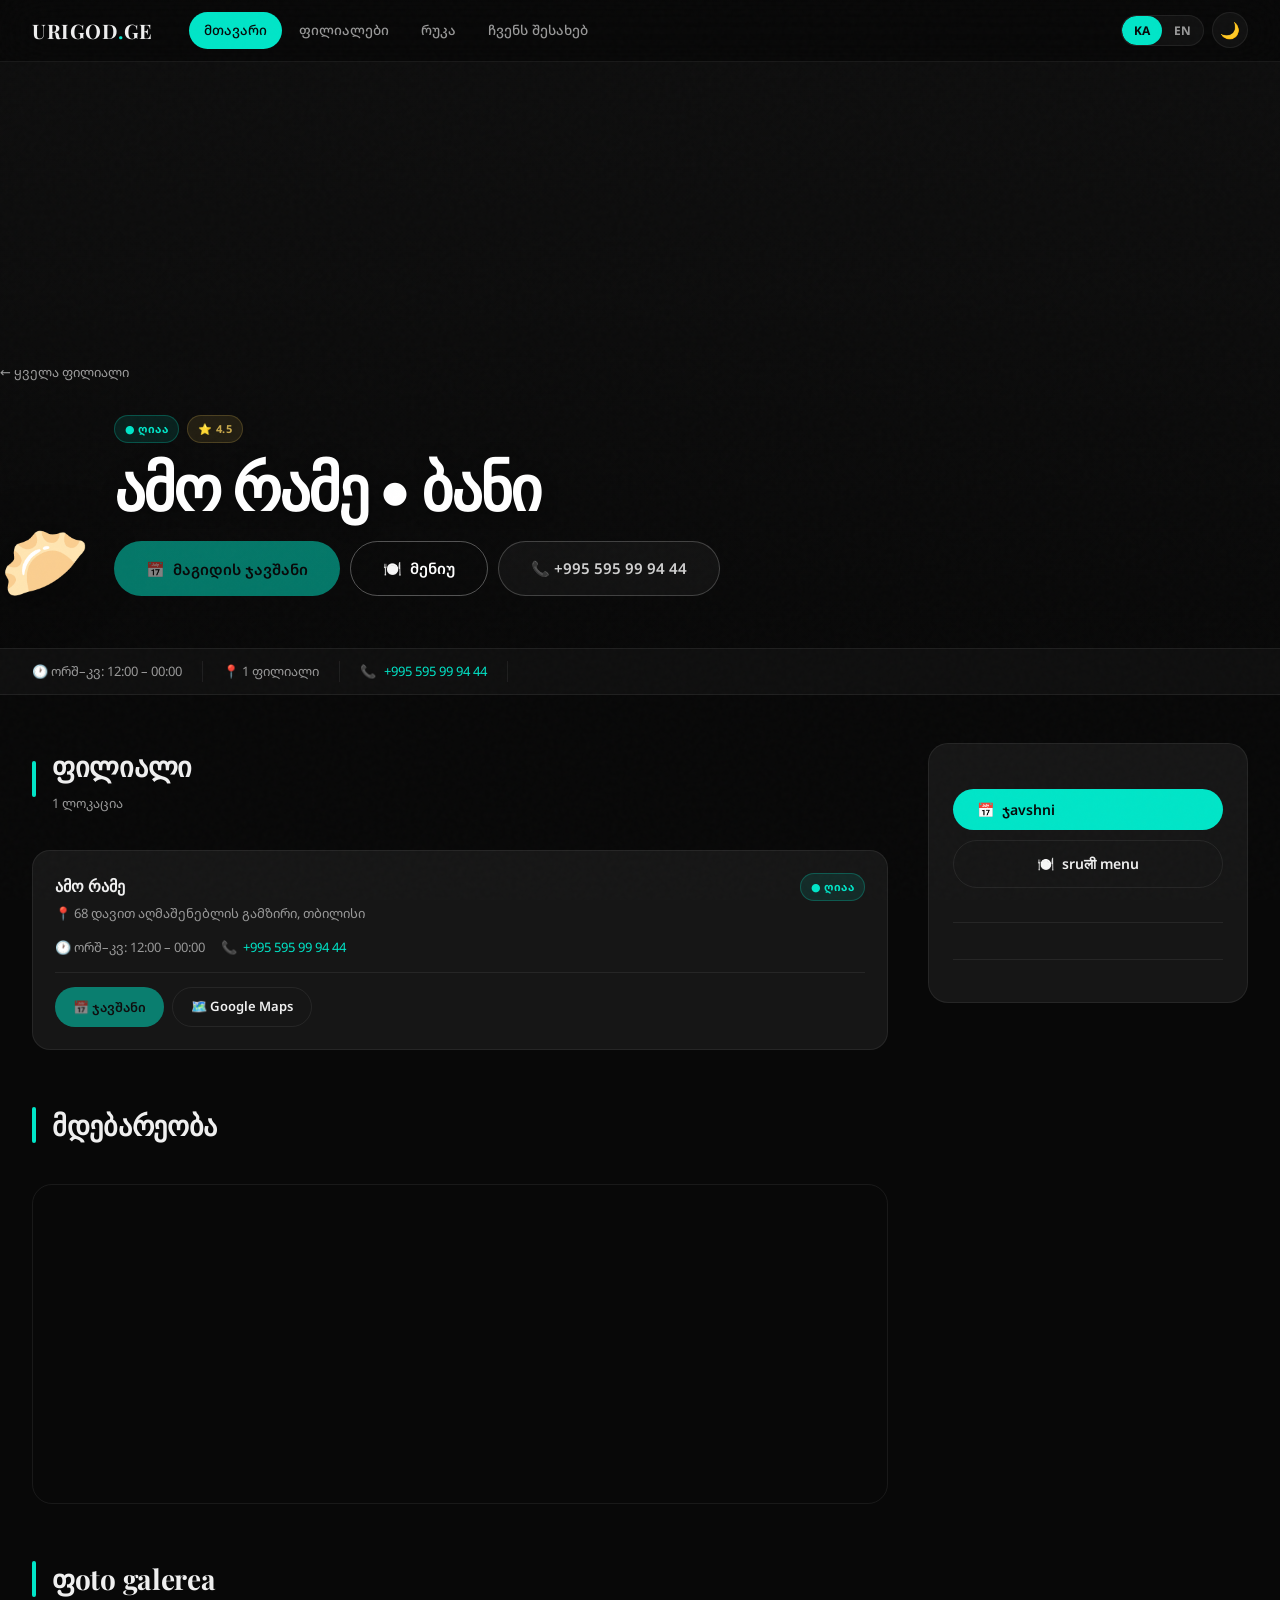
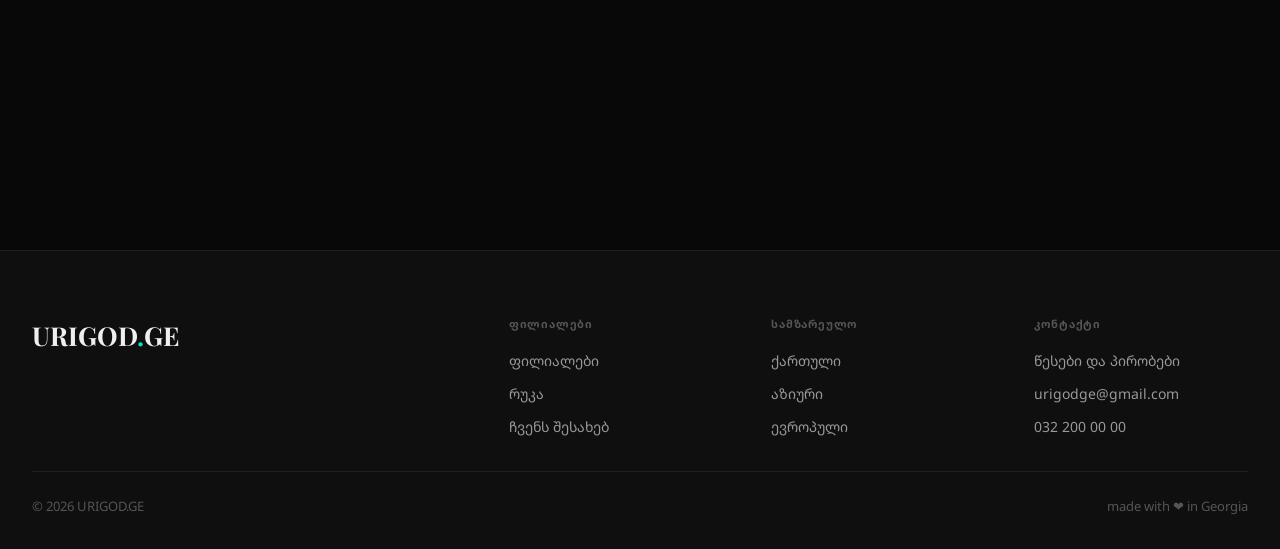
==== restaurants/amo_rame/index.html @ 66ab450c "Add files via upload" ====
<!DOCTYPE html>
<html lang="ka">
<head>
<meta charset="UTF-8">
<meta name="viewport" content="width=device-width,initial-scale=1">
<title>URIGOD.GE</title>
<link rel="stylesheet" href="../../css/style.css">
<link rel="stylesheet" href="../../css/restaurant.css">
<link rel="stylesheet" href="https://unpkg.com/leaflet@1.9.4/dist/leaflet.css">
</head>
<body>

<nav class="nav">
  <div class="nav-inner">
    <a href="../../index.html" class="nav-logo">URIGOD<em>.</em>GE</a>
    <div class="nav-links">
      <a href="../../index.html"    class="nav-link" data-i18n="nav_home">მთავარი</a>
      <a href="../../branches.html" class="nav-link" data-i18n="nav_branches">ფილიალები</a>
      <a href="../../map.html"      class="nav-link" data-i18n="nav_map">რუქა</a>
      <a href="/about.html"   class="nav-link" data-i18n="nav_about">ჩვენს შესახებ</a>
    </div>
    <div class="nav-actions">
      <div class="lang-toggle">
        <button class="lang-btn lang-ka" onclick="setLang('ka')">KA</button>
        <button class="lang-btn lang-en" onclick="setLang('en')">EN</button>
      </div>
      <button class="theme-btn" onclick="toggleTheme()"><span class="theme-ico">🌙</span></button>
    </div>
  </div>
</nav>

<!-- HERO -->
<div class="rp-hero">
  <div class="rp-hero-photo" id="heroPhoto">
    <!-- JS injects <img> or leaves deco -->
  </div>
  <div class="rp-hero-deco" id="heroDeco"></div>
  <div class="rp-hero-grad"></div>
  <div class="rp-hero-content wrap">
    <a href="../../branches.html" class="rp-back" id="backLnk">← ყველა ფილიალი</a>
    <div class="rp-hero-main">
      <div class="rp-emoji" id="heroEmoji"></div>
      <div>
        <div class="rp-badges" id="heroBadges"></div>
        <h1 class="rp-name" id="heroName"></h1>
        <div class="rp-sub" id="heroSub"></div>
        <div class="rp-actions">
          <button class="btn btn-primary btn-lg" id="heroBookBtn">
            📅 <span id="hero-book-txt">მაგიდის ჯავshni</span>
          </button>
          <a href="menu.html" class="btn btn-outline btn-lg"
            style="border-color:rgba(255,255,255,.3);color:#fff">
            🍽️ <span id="hero-menu-txt">მენიუ</span>
          </a>
          <a href="#" class="btn btn-ghost btn-lg"
            style="border-color:rgba(255,255,255,.2);color:rgba(255,255,255,.8)"
            id="heroPhone"></a>
        </div>
      </div>
    </div>
  </div>
</div>

<!-- INFO BAR -->
<div class="rp-infobar">
  <div class="rp-infobar-inner" id="infoBar"></div>
</div>

<!-- CONTENT -->
<div class="wrap">
  <div class="rp-layout">
    <div>

      <!-- About
      <div class="rp-section">
        <div class="sec-head">
          <div class="sec-line"></div>
          <div class="sec-title" id="about-ttl">ჩვენს შesaxeb</div>
        </div>
        <p id="aboutText" style="font-size:15px;color:var(--t2);line-height:1.8"></p>
        <div class="feat-chips" id="featChips"></div>
      </div> -->

      <!-- Branches -->
      <div class="rp-section">
        <div class="sec-head">
          <div class="sec-line"></div>
          <div>
            <div class="sec-title" id="branches-ttl">ფiliali</div>
            <div class="sec-sub" id="branchSub"></div>
          </div>
        </div>
        <div class="branch-list" id="branchList"></div>
      </div>

      <!-- Map -->
      <div class="rp-section">
        <div class="sec-head">
          <div class="sec-line"></div>
          <div class="sec-title" id="map-ttl">მdebareoba</div>
        </div>
        <div class="rp-map" id="resMap"></div>
      </div>

      <!-- Gallery -->
      <div class="rp-section">
        <div class="sec-head">
          <div class="sec-line"></div>
          <div class="sec-title" id="gall-ttl">ფoto galerea</div>
        </div>
        <div class="gall-grid" id="gallery"></div>
      </div>

    </div>

    <!-- SIDEBAR -->
    <aside class="rp-sidebar">
      <div class="sb-card">
        <div class="sb-rating">
          <div class="sb-num" id="sbNum"></div>
          <div>
            <div class="sb-stars" id="sbStars"></div>
            <div class="sb-revs" id="sbRevs"></div>
          </div>
        </div>
        <button class="btn btn-primary" style="width:100%;margin-bottom:10px" id="sbBookBtn">
          📅 <span id="sb-book-txt">ჯavshni</span>
        </button>
        <a href="menu.html" class="btn btn-outline" style="width:100%;margin-bottom:16px;justify-content:center">
          🍽️ <span id="sb-menu-txt">sruली menu</span>
        </a>
        <div class="sb-info" id="sbInfo"></div>
        <div class="sb-socials" id="sbSocials"></div>
      </div>
    </aside>
  </div>
</div>

  <footer class="footer">
  <div class="footer-grid">
    <div>
      <div class="footer-logo">URIGOD<em>.</em>GE</div>
       </div>
    <div>
      <div class="footer-col-ttl" data-i18n="nav_branches">ფილიალები</div>
      <div class="footer-links">
        <a href="branches.html" class="footer-lnk" data-i18n="nav_branches">ფილიალები</a>
        <a href="map.html"      class="footer-lnk" data-i18n="nav_map">რუკა</a>
        <a href="about.html"    class="footer-lnk" data-i18n="nav_about">ჩვენს შესახებ</a>
      </div>
    </div>
    <div>
      <div class="footer-col-ttl" id="f-cuisine">სამზარეულო</div>
      <div class="footer-links">
        <a href="branches.html?cuisine=georgian" class="footer-lnk" id="fl1">ქართული</a>
        <a href="branches.html?cuisine=asian"    class="footer-lnk" id="fl2">აზიური</a>
        <a href="branches.html?cuisine=european" class="footer-lnk" id="fl3">ევროპული</a>
      </div>
    </div>
    <div>
      <div class="footer-col-ttl" id="f-contact">კონტაქტი</div>
      <div class="footer-links">
        <a href="branches.html?cuisine=georgian" class="footer-lnk" id="fl1">წესები და პირობები</a>
        <a href="mailto:urigodge@gmail.com" class="footer-lnk">urigodge@gmail.com</a>
        <a href="tel:0322000000"        class="footer-lnk">032 200 00 00</a>
      </div>
    </div>
  </div>




  <div class="footer-bottom">
    <span>© 2026 URIGOD.GE</span>
    <span>made with ❤️ in Georgia</span>
  </div>
</footer>

<script src="https://unpkg.com/leaflet@1.9.4/dist/leaflet.js"></script>
<script src="data.js"></script>
<script src="../../js/map.js"></script>
<script src="../../js/main.js"></script>
<script>
function tl(o){ return !o||typeof o==='string'?o||'':(LANG_GET()==='en'?o.en||o.ka:o.ka||o.en||''); }

function renderPage(){
  const R=RESTAURANT, L=LANG_GET(), ka=L==='ka', b0=R.branches[0];
  document.title=`${tl(R.name)} — URIGOD.GE`;

  // Hero photo or deco
  const heroPhoto=document.getElementById('heroPhoto');
  const heroDeco=document.getElementById('heroDeco');
  if(R.heroImg){
    heroPhoto.innerHTML=`<img src="${R.heroImg}" alt="${tl(R.name)}" style="width:100%;height:100%;object-fit:cover"
      onerror="this.parentNode.style.display='none';document.getElementById('heroDeco').style.opacity='.06'">`;
    heroDeco.style.opacity='0';
  } else {
    heroPhoto.style.display='none';
    heroDeco.textContent=R.emoji;
    heroDeco.style.opacity='';
  }

  document.getElementById('heroEmoji').textContent=R.emoji;
  document.getElementById('heroName').textContent=tl(R.name);
  // document.getElementById('heroSub').textContent=`${tl(R.cuisine)} · ★ ${R.rating} (${R.reviewCount} ${ka?'შეფასება':'reviews'})`;
  document.getElementById('heroBadges').innerHTML=
    (R.badge?`<span class="badge badge-red">${tl(R.badge)}</span>`:'')+
    `<span class="badge badge-open" style="position:static">${ka?'● ღიაა':'● Open'}</span>`+
    `<span class="badge badge-gold" style="position:static">⭐ ${R.rating}</span>`;
  // document.getElementById('heroBookBtn').onclick=()=>openBooking(R.name,R.email,R.branches);
  // ნაცვლად: document.getElementById('heroBookBtn').onclick=()=>openBooking(...);
document.getElementById('heroBookBtn').onclick = () => alert(ka ? 'ჯავშნის სისტემა დროებით მიუწვდომელია' : 'Booking system is temporarily unavailable');
document.getElementById('heroBookBtn').style.opacity = '0.5';
document.getElementById('heroBookBtn').style.cursor = 'not-allowed';
  document.getElementById('hero-book-txt').textContent=ka?'მაგიდის ჯავშანი':'Table Reservation';
  document.getElementById('hero-menu-txt').textContent=ka?'მენიუ':'Menu';
  document.getElementById('heroPhone').href=`tel:${b0.phone}`;
  document.getElementById('heroPhone').textContent=`📞 ${b0.phone}`;
  document.getElementById('backLnk').textContent=ka?'← ყველა ფილიალი':'← All Branches';

  // Info bar
  document.getElementById('infoBar').innerHTML=`
    <div class="rp-info-i">🕐 ${b0.hours&&typeof b0.hours==='object'?(ka?b0.hours.ka:b0.hours.en):b0.hours}</div>
    <div class="rp-info-i">📍 ${R.branches.length} ${ka?'ფილიალი':'branches'}</div>
    <div class="rp-info-i">📞 <a href="tel:${b0.phone}" style="color:var(--cyan)">${b0.phone}</a></div>
    <div class="rp-info-i" style="border-right:none">
      <button class="btn btn-primary btn-sm"
        onclick="openBooking(${JSON.stringify(R.name).replace(/"/g,"'")},
      </button>
    </div>`;

  // // About
  // document.getElementById('about-ttl').textContent=ka?'ჩვენს შესახებ':'About Us';
  // document.getElementById('aboutText').textContent=tl(R.description);
  // document.getElementById('featChips').innerHTML=R.features.map(f=>
  //   `<div class="feat-chip"><span>${f.icon}</span>${ka?f.ka:f.en}</div>`).join('');

  // Branches
  document.getElementById('branches-ttl').textContent=ka?'ფილიალი':'Branches';
  document.getElementById('branchSub').textContent=`${R.branches.length} ${ka?'ლოკაცია':'locations'}`;
  document.getElementById('branchList').innerHTML=R.branches.map(b=>{
    const bn=tl(b.name), ba=tl(b.address);
    const hrs=typeof b.hours==='object'?(ka?b.hours.ka:b.hours.en):b.hours;
    const open=b.status==='open';
    const brJSON=JSON.stringify(R.branches).replace(/'/g,"\\'").replace(/"/g,"'");
    return `<div class="branch-card">
      <div class="branch-top">
        <div><div class="branch-name">${bn}</div><div class="branch-addr">📍 ${ba}</div></div>
        <span class="badge ${open?'badge-open':'badge-closed'}" style="position:static">
          ${open?(ka?'● ღიაა':'● Open'):(ka?'● დახურულია':'● Closed')}
        </span>
      </div>
      <div class="branch-meta">
        <div class="branch-meta-i">🕐 ${hrs}</div>
        <div class="branch-meta-i">📞 <a href="tel:${b.phone}" style="color:var(--cyan)">${b.phone}</a></div>
      </div>
      <div class="branch-actions">
        <button class="btn btn-primary btn-sm" disabled style="opacity:0.5; cursor:not-allowed"
          onclick="openBooking(${JSON.stringify(R.name).replace(/"/g,"'")},
            '${R.email}',JSON.parse('${brJSON}'),'${b.id}')">
          📅 ${ka?'ჯავშანი':'დაჯავშნე აქ'}
        </button>
        <a href="https://maps.google.com/?q=${b.lat},${b.lng}" target="_blank" class="btn btn-outline btn-sm">
          🗺️ Google Maps
        </a>
      </div>
    </div>`;
  }).join('');

  // Map
  document.getElementById('map-ttl').textContent=ka?'მდებარეობა':'Location';
  UrigodMap.init('resMap',{center:[b0.lat,b0.lng],zoom:14,restaurants:[R]});

  // Gallery
  document.getElementById('gall-ttl').textContent=ka?'ფოტო გალერეა':'Photo Gallery';
  document.getElementById('gallery').innerHTML=R.gallery.map(g=>`
    <div class="gall-item">
      <div class="photo-wrap">
        ${g.img
          ? `<img src="${g.img}" alt="${tl(g.label)}" loading="lazy"
               onerror="this.style.display='none';this.nextElementSibling.style.display='flex'">
             <span class="emoji-fallback" style="display:none">${g.emoji}</span>`
          : `<span class="emoji-fallback">${g.emoji}</span>`
        }
      </div>
      <div class="gall-lbl">${tl(g.label)}</div>
    </div>`).join('');

 // Sidebar
  document.getElementById('sbNum').textContent=R.rating;
  document.getElementById('sbStars').textContent='★'.repeat(Math.round(R.rating))+'☆'.repeat(5-Math.round(R.rating));
  // document.getElementById('sbRevs').textContent=`${R.reviewCount} ${ka?'შეფასება':'reviews'}`;
  // document.getElementById('sbBookBtn').onclick=()=>openBooking(R.name,R.email,R.branches);
  // ნაცვლად: document.getElementById('sbBookBtn').onclick=()=>openBooking(...);
document.getElementById('sbBookBtn').onclick = () => alert(ka ? 'ჯავშნის სისტემა დროებით მიუწვდომელია' : 'Booking system is temporarily unavailable');
document.getElementById('sbBookBtn').style.opacity = '0.5';
document.getElementById('sbBookBtn').style.cursor = 'not-allowed';
  document.getElementById('sb-book-txt').textContent=ka?'მაგიდის ჯავშანი':'Table Reservation';
  document.getElementById('sb-menu-txt').textContent=ka?'მენიუ':'Full Menu';
  
  // აქედან ამოვიღე "დაარსდა" ხაზი
  document.getElementById('sbInfo').innerHTML=`
    <div class="sb-info-i"><span>📍</span>${tl(b0.address)}</div>`;


  // <div class="sb-info-i"><span>📧</span><a href="mailto:${R.email}" style="color:var(--cyan)">${R.email}</a></div>
    
  const soc=[];
  if(R.socials.facebook) soc.push(`<a href="${R.socials.facebook}" target="_blank" class="social-btn">📘 Facebook</a>`);
  if(R.socials.instagram) soc.push(`<a href="${R.socials.instagram}" target="_blank" class="social-btn">📸 Instagram</a>`);
  if(R.socials.tiktok) soc.push(`<a href="${R.socials.tiktok}" target="_blank" class="social-btn">🎵 TikTok</a>`);
  document.getElementById('sbSocials').innerHTML=soc.join('');

  document.getElementById('f-desc').textContent=
    ka?'საuketeso garemosa povnashi.':'Find the best atmosphere in Georgia.';
}



window.rerender=renderPage;
document.addEventListener('DOMContentLoaded', renderPage);
</script>
</body>
</html>
---- css/style.css ----
@import url('https://fonts.googleapis.com/css2?family=Playfair+Display:ital,wght@0,400;0,700;0,900;1,400;1,700&family=Noto+Sans+Georgian:wght@300;400;500;600;700&display=swap');

/* ── DARK (default) ─────────────────────────────── */
:root {
  --bg:    #080808; --bg2:#0f0f0f; --bg3:#161616; --bg4:#1e1e1e;
  --glass: rgba(255,255,255,.04); --glass2:rgba(255,255,255,.07);

  --cyan:      #00e5c8; --cyan-dim:rgba(0,229,200,.10); --cyan-glow:rgba(0,229,200,.22);
  --red:       #ff3d6b; --red-dim: rgba(255,61,107,.10);
  --gold:      #c8a84b; --gold-dim:rgba(200,168,75,.12);

  --t1:#efefef; --t2:#999; --t3:#555;
  --bdr:rgba(255,255,255,.07); --bdr2:rgba(255,255,255,.12); --bdr-cyan:rgba(0,229,200,.25);

  --shadow:0 20px 60px rgba(0,0,0,.55);
  --hover-bdr:rgba(255,255,255,.14);

  --nav-h:62px;
  --font-serif:'Playfair Display',Georgia,serif;
  --font-sans:'Noto Sans Georgian',system-ui,sans-serif;
}

/* ── LIGHT ───────────────────────────────────────── */
body.light {
  --bg:#f5f4f0; --bg2:#edecea; --bg3:#ffffff; --bg4:#e5e4e0;
  --glass:rgba(0,0,0,.03); --glass2:rgba(0,0,0,.06);
  --cyan:#009e8c; --cyan-dim:rgba(0,158,140,.10); --cyan-glow:rgba(0,158,140,.20);
  --red:#d4294f;  --red-dim:rgba(212,41,79,.10);
  --gold:#9a7530; --gold-dim:rgba(154,117,48,.12);
  --t1:#111; --t2:#555; --t3:#aaa;
  --bdr:rgba(0,0,0,.08); --bdr2:rgba(0,0,0,.14); --bdr-cyan:rgba(0,158,140,.25);
  --shadow:0 12px 40px rgba(0,0,0,.12);
  --hover-bdr:rgba(0,0,0,.18);
}

/* ── RESET ───────────────────────────────────────── */
*,*::before,*::after{box-sizing:border-box;margin:0;padding:0}
html{scroll-behavior:smooth}
body{background:var(--bg);color:var(--t1);font-family:var(--font-sans);font-size:15px;line-height:1.65;min-height:100vh;overflow-x:hidden;transition:background .35s,color .35s}
a{color:inherit;text-decoration:none}
img{max-width:100%;display:block}
button{cursor:pointer;border:none;background:none;font-family:inherit;color:inherit}
input,select,textarea{font-family:inherit;color:inherit}
::-webkit-scrollbar{width:5px}
::-webkit-scrollbar-track{background:var(--bg2)}
::-webkit-scrollbar-thumb{background:var(--cyan);border-radius:3px}

/* Grain overlay */
body::after{content:'';position:fixed;inset:0;background-image:url("data:image/svg+xml,%3Csvg viewBox='0 0 200 200' xmlns='http://www.w3.org/2000/svg'%3E%3Cfilter id='n'%3E%3CfeTurbulence type='fractalNoise' baseFrequency='.85' numOctaves='4' stitchTiles='stitch'/%3E%3C/filter%3E%3Crect width='100%25' height='100%25' filter='url(%23n)' opacity='.04'/%3E%3C/svg%3E");pointer-events:none;z-index:9998;opacity:.45}

/* ── NAV ─────────────────────────────────────────── */
.nav{
  position:fixed;top:0;left:0;right:0;height:var(--nav-h);z-index:900;
  background:rgba(8,8,8,.85);backdrop-filter:blur(24px);
  border-bottom:1px solid var(--bdr);
  display:flex;align-items:center;padding:0 32px;
  transition:background .35s,border-color .35s;
}
body.light .nav{background:rgba(245,244,240,.9)}
.nav-inner{display:flex;align-items:center;gap:8px;width:100%;max-width:1440px;margin:0 auto}
.nav-logo{font-family:var(--font-serif);font-size:20px;font-weight:700;letter-spacing:.5px;color:var(--t1);margin-right:28px;flex-shrink:0}
.nav-logo em{color:var(--cyan);font-style:normal}
.nav-links{display:flex;align-items:center;gap:2px;flex:1}
.nav-link{padding:7px 15px;border-radius:100px;font-size:13.5px;font-weight:500;color:var(--t2);transition:.25s}
.nav-link:hover{color:var(--t1);background:var(--glass2)}
.nav-link.active{color:var(--bg);background:var(--cyan)}
.nav-actions{display:flex;align-items:center;gap:8px;margin-left:auto}

.lang-toggle{display:flex;align-items:center;background:var(--glass);border:1px solid var(--bdr);border-radius:100px;overflow:hidden}
.lang-btn{padding:6px 12px;font-size:12px;font-weight:700;color:var(--t2);cursor:pointer;transition:.2s;border-radius:100px}
.lang-btn.active{background:var(--cyan);color:var(--bg)}
.lang-btn:hover:not(.active){color:var(--t1)}

.theme-btn{width:36px;height:36px;border-radius:50%;background:var(--glass);border:1px solid var(--bdr);display:flex;align-items:center;justify-content:center;font-size:16px;transition:.25s;cursor:pointer}
.theme-btn:hover{border-color:var(--bdr-cyan)}

.nav-search{position:relative}
.nav-search-ico{position:absolute;left:13px;top:50%;transform:translateY(-50%);color:var(--t3);font-size:13px;pointer-events:none}
.nav-search input{background:var(--glass);border:1px solid var(--bdr);border-radius:100px;padding:8px 16px 8px 36px;font-size:13px;width:200px;outline:none;transition:.25s}
.nav-search input:focus{border-color:var(--bdr-cyan);width:250px;box-shadow:0 0 0 3px var(--cyan-dim)}
.nav-search input::placeholder{color:var(--t3)}

/* ── BUTTONS ─────────────────────────────────────── */
.btn{display:inline-flex;align-items:center;gap:8px;padding:11px 24px;border-radius:100px;font-size:14px;font-weight:600;transition:.25s;cursor:pointer;border:none;white-space:nowrap}
.btn-primary{background:var(--cyan);color:#080808}
.btn-primary:hover{filter:brightness(1.1);transform:translateY(-1px);box-shadow:0 8px 24px var(--cyan-glow)}
.btn-outline{background:transparent;color:var(--t1);border:1px solid var(--bdr)}
.btn-outline:hover{border-color:var(--bdr-cyan);color:var(--cyan);background:var(--cyan-dim)}
.btn-red{background:var(--red);color:#fff}
.btn-red:hover{filter:brightness(1.1);transform:translateY(-1px);box-shadow:0 8px 20px var(--red-dim)}
.btn-ghost{background:var(--glass);color:var(--t2);border:1px solid var(--bdr)}
.btn-ghost:hover{background:var(--glass2);color:var(--t1)}
.btn-sm{padding:8px 18px;font-size:13px}
.btn-lg{padding:14px 32px;font-size:15px}

/* ── LAYOUT ──────────────────────────────────────── */
.wrap{max-width:1440px;margin:0 auto;padding:0 32px}
.pt-nav{padding-top:calc(var(--nav-h)+48px)}
.section{padding:72px 0}

.sec-head{display:flex;align-items:center;gap:16px;margin-bottom:36px}
.sec-line{width:4px;height:36px;background:var(--cyan);border-radius:2px;flex-shrink:0}
.sec-title{font-family:var(--font-serif);font-size:28px;font-weight:700;letter-spacing:-.3px}
.sec-sub{font-size:13px;color:var(--t2);margin-top:3px}

/* ── PHOTO / EMOJI FALLBACK ──────────────────────── */
.photo-wrap{
  position:relative;overflow:hidden;
  background:var(--bg2);
  display:flex;align-items:center;justify-content:center;
}
.photo-wrap img{width:100%;height:100%;object-fit:cover;display:block;transition:.55s}
.emoji-fallback{
  font-size:64px;line-height:1;
  display:flex;align-items:center;justify-content:center;
  width:100%;height:100%;
  background:linear-gradient(135deg,var(--bg2),var(--bg3));
}

/* ── RESTAURANT CARD ─────────────────────────────── */
.res-card{
  background:var(--bg3);border:1px solid var(--bdr);
  border-radius:20px;overflow:hidden;
  display:block;text-decoration:none;
  transition:.3s;
}
.res-card:hover{border-color:var(--hover-bdr);transform:translateY(-6px);box-shadow:var(--shadow)}
.res-card .photo-wrap{aspect-ratio:16/9}
.res-card:hover .photo-wrap img{transform:scale(1.06)}
.res-card-body{padding:18px 20px}
.res-name{font-family:var(--font-serif);font-size:18px;font-weight:700;margin-bottom:4px}
.res-cuisine{font-size:13px;color:var(--t2);margin-bottom:12px}
.res-row{display:flex;align-items:center;justify-content:space-between;gap:8px}
.res-rating{display:flex;align-items:center;gap:5px;background:var(--bg2);padding:4px 11px;border-radius:100px;font-size:13px;font-weight:700;flex-shrink:0}
.star{color:#ffc107}
.res-meta{display:flex;gap:14px;font-size:12px;color:var(--t3);margin-top:10px;padding-top:10px;border-top:1px solid var(--bdr)}
.res-footer{display:flex;gap:8px;margin-top:12px;padding-top:12px;border-top:1px solid var(--bdr)}

/* Badge */
.badge{position:absolute;top:12px;right:12px;padding:4px 10px;border-radius:100px;font-size:11px;font-weight:700;letter-spacing:.4px;text-transform:uppercase}
.badge-open  {background:var(--cyan-dim);color:var(--cyan); border:1px solid var(--bdr-cyan)}
.badge-closed{background:var(--red-dim); color:var(--red);  border:1px solid rgba(255,61,107,.25)}
.badge-red   {background:var(--red-dim); color:var(--red);  border:1px solid rgba(255,61,107,.25)}
.badge-gold  {background:var(--gold-dim);color:var(--gold); border:1px solid rgba(200,168,75,.25)}

/* ── TAG / FILTER ────────────────────────────────── */
.tag{display:inline-flex;align-items:center;gap:6px;padding:6px 14px;border-radius:100px;font-size:13px;font-weight:500;background:var(--glass);border:1px solid var(--bdr);color:var(--t2);transition:.25s;cursor:pointer}
.tag:hover,.tag.active{background:var(--cyan-dim);border-color:var(--bdr-cyan);color:var(--cyan)}

/* ── STATS ───────────────────────────────────────── */
.stats-row{display:grid;grid-template-columns:repeat(4,1fr);gap:16px}
.stat-card{background:var(--bg3);border:1px solid var(--bdr);border-radius:20px;padding:28px 24px;position:relative;overflow:hidden}
.stat-card::after{content:'';position:absolute;bottom:0;left:0;right:0;height:2px;background:var(--cyan)}
.stat-val{font-family:var(--font-serif);font-size:36px;font-weight:700;letter-spacing:-1px;line-height:1;margin-bottom:6px}
.stat-lbl{font-size:13px;color:var(--t3)}

/* ── MARQUEE ─────────────────────────────────────── */
.marquee-wrap{overflow:hidden;width:100%}
.marquee-track{display:flex;gap:14px;animation:marquee 32s linear infinite;width:max-content}
.marquee-track:hover{animation-play-state:paused}
@keyframes marquee{from{transform:translateX(0)}to{transform:translateX(-50%)}}
.m-pill{
  height:48px;padding:0 18px;
  background:var(--bg3);border:1px solid var(--bdr);
  border-radius:14px;display:flex;align-items:center;gap:10px;
  white-space:nowrap;font-size:13.5px;font-weight:600;flex-shrink:0;
}
.m-pill img{width:28px;height:28px;border-radius:6px;object-fit:cover;flex-shrink:0}
.m-pill .m-pill-emoji{font-size:22px}

/* ── MODAL ───────────────────────────────────────── */
.modal-overlay{position:fixed;inset:0;background:rgba(0,0,0,.78);backdrop-filter:blur(14px);z-index:9000;display:flex;align-items:center;justify-content:center;padding:20px;opacity:0;pointer-events:none;transition:opacity .28s}
.modal-overlay.open{opacity:1;pointer-events:all}
.modal{background:var(--bg3);border:1px solid rgba(255,255,255,.08);border-radius:28px;width:100%;max-width:520px;max-height:92vh;overflow-y:auto;transform:translateY(24px) scale(.97);transition:transform .28s;scrollbar-width:thin}
body.light .modal{border-color:var(--bdr)}
.modal-overlay.open .modal{transform:translateY(0) scale(1)}
.modal-head{padding:26px 28px 20px;border-bottom:1px solid var(--bdr);display:flex;align-items:flex-start;justify-content:space-between;gap:12px}
.modal-title{font-family:var(--font-serif);font-size:22px;font-weight:700}
.modal-sub{font-size:13px;color:var(--t2);margin-top:3px}
.modal-x{width:32px;height:32px;border-radius:50%;display:flex;align-items:center;justify-content:center;background:var(--glass);border:1px solid var(--bdr);color:var(--t2);font-size:16px;cursor:pointer;flex-shrink:0;transition:.2s}
.modal-x:hover{color:var(--t1);border-color:var(--bdr-cyan)}
.modal-body{padding:24px 28px}
.modal-foot{padding:0 28px 26px;display:flex;gap:10px}

/* ── FORMS ───────────────────────────────────────── */
.form-group{margin-bottom:18px}
.form-label{display:block;font-size:11px;font-weight:700;text-transform:uppercase;letter-spacing:.7px;color:var(--t3);margin-bottom:8px}
.form-input,.form-select,.form-textarea{width:100%;background:var(--bg2);border:1px solid var(--bdr);border-radius:14px;padding:12px 16px;font-size:14px;outline:none;transition:.25s}
.form-input:focus,.form-select:focus,.form-textarea:focus{border-color:var(--bdr-cyan);box-shadow:0 0 0 3px var(--cyan-dim)}
.form-input::placeholder,.form-textarea::placeholder{color:var(--t3)}
.form-select{appearance:none;cursor:pointer}
.form-textarea{resize:vertical;min-height:88px}
.form-row{display:grid;grid-template-columns:1fr 1fr;gap:14px}

.slider{-webkit-appearance:none;appearance:none;width:100%;height:4px;background:var(--bdr);border-radius:2px;outline:none;margin:8px 0;accent-color:var(--cyan)}
.slider::-webkit-slider-thumb{-webkit-appearance:none;width:18px;height:18px;border-radius:50%;background:var(--cyan);cursor:pointer;box-shadow:0 0 8px var(--cyan-glow)}
.cb-label{display:flex;align-items:center;gap:10px;font-size:14px;color:var(--t2);cursor:pointer;transition:.2s}
.cb-label:hover{color:var(--t1)}
.cb-label input[type=checkbox]{width:15px;height:15px;accent-color:var(--cyan)}

/* ── TOAST ───────────────────────────────────────── */
.toast{position:fixed;bottom:28px;right:28px;z-index:9999;background:var(--bg3);border:1px solid var(--bdr);border-radius:14px;padding:14px 20px;display:flex;align-items:center;gap:12px;min-width:260px;box-shadow:var(--shadow);transform:translateY(80px);opacity:0;transition:.3s;pointer-events:none}
.toast.show{transform:translateY(0);opacity:1;pointer-events:all}
.toast.ok {border-color:var(--bdr-cyan)}
.toast.err{border-color:rgba(255,61,107,.4)}
.t-msg{font-size:14px;font-weight:500}

/* ── MAP ─────────────────────────────────────────── */
.leaflet-container{background:var(--bg2) !important}
.leaflet-tile{filter:brightness(.6) saturate(.25) contrast(1.1) !important}
body.light .leaflet-tile{filter:brightness(1) saturate(.65) contrast(.92) sepia(.08) !important}
.leaflet-control-zoom a{background:var(--bg3) !important;color:var(--t1) !important;border-color:var(--bdr) !important}
.leaflet-popup-content-wrapper{background:var(--bg3) !important;border:1px solid var(--bdr2) !important;border-radius:16px !important;color:var(--t1) !important;box-shadow:var(--shadow) !important}
.leaflet-popup-tip{background:var(--bg3) !important}
.leaflet-popup-content{margin:18px 20px !important}

/* ── FILTER PANEL ────────────────────────────────── */
.filter-panel{background:var(--bg3);border:1px solid var(--bdr);border-radius:20px;padding:28px;position:sticky;top:calc(var(--nav-h)+24px)}
.filter-ttl{font-size:15px;font-weight:700;display:flex;align-items:center;gap:8px;margin-bottom:24px;padding-bottom:16px;border-bottom:1px solid var(--bdr)}
.filter-grp{margin-bottom:24px}
.filter-grp-lbl{font-size:11px;font-weight:700;letter-spacing:.8px;text-transform:uppercase;color:var(--t3);margin-bottom:10px}
.filter-tags{display:flex;flex-wrap:wrap;gap:6px}

/* ── FOOTER ──────────────────────────────────────── */
.footer{background:var(--bg2);border-top:1px solid var(--bdr);padding:64px 32px 32px;margin-top:80px}
.footer-grid{display:grid;grid-template-columns:2fr 1fr 1fr 1fr;gap:48px;max-width:1440px;margin:0 auto}
.footer-logo{font-family:var(--font-serif);font-size:26px;font-weight:700;margin-bottom:12px}
.footer-logo em{color:var(--cyan);font-style:normal}
.footer-desc{font-size:14px;color:var(--t2);line-height:1.7;margin-bottom:20px}
.footer-col-ttl{font-size:11px;font-weight:700;letter-spacing:.8px;text-transform:uppercase;color:var(--t3);margin-bottom:16px}
.footer-links{display:flex;flex-direction:column;gap:10px}
.footer-lnk{font-size:14px;color:var(--t2);transition:.2s}
.footer-lnk:hover{color:var(--cyan)}
.footer-bottom{max-width:1440px;margin:32px auto 0;padding-top:24px;border-top:1px solid var(--bdr);display:flex;align-items:center;justify-content:space-between;font-size:13px;color:var(--t3)}

/* ── ANIMATIONS ──────────────────────────────────── */
@keyframes fadeUp  {from{opacity:0;transform:translateY(28px)}to{opacity:1;transform:translateY(0)}}
@keyframes fadeIn  {from{opacity:0}to{opacity:1}}
@keyframes scaleIn {from{opacity:0;transform:scale(.92)}to{opacity:1;transform:scale(1)}}
@keyframes slowspin{to{transform:rotate(360deg)}}
@keyframes float{0%,100%{transform:translateY(0)}50%{transform:translateY(-10px)}}
@keyframes kenburns{from{transform:scale(1)}to{transform:scale(1.08)}}

.anim-fade-up {animation:fadeUp  .6s ease both}
.anim-fade-in {animation:fadeIn  .5s ease both}
.anim-scale-in{animation:scaleIn .5s ease both}
.d1{animation-delay:.1s}.d2{animation-delay:.2s}.d3{animation-delay:.3s}
.d4{animation-delay:.4s}.d5{animation-delay:.5s}.d6{animation-delay:.6s}

/* ── GRID UTILS ──────────────────────────────────── */
.grid-2{display:grid;grid-template-columns:repeat(2,1fr);gap:20px}
.grid-3{display:grid;grid-template-columns:repeat(3,1fr);gap:20px}
.grid-4{display:grid;grid-template-columns:repeat(4,1fr);gap:20px}
.flex-c {display:flex;align-items:center}
.flex-cb{display:flex;align-items:center;justify-content:space-between}
.g-8{gap:8px}.g-12{gap:12px}.g-16{gap:16px}.g-24{gap:24px}

/* ── RESPONSIVE ──────────────────────────────────── */
@media(max-width:1100px){.stats-row{grid-template-columns:repeat(2,1fr)}.grid-4{grid-template-columns:repeat(2,1fr)}.footer-grid{grid-template-columns:1fr 1fr;gap:32px}}
@media(max-width:768px){.nav-links{display:none}.wrap{padding:0 20px}.grid-3,.grid-2{grid-template-columns:repeat(2,1fr)}.footer-grid{grid-template-columns:1fr}.form-row{grid-template-columns:1fr}}
@media(max-width:520px){.grid-3,.grid-2{grid-template-columns:1fr}.stats-row{grid-template-columns:repeat(2,1fr)}}



/* ══ CHATBOT ═════════════════════════════════════ */
.chatbot-toggle-btn {
  position: fixed; bottom: 28px; right: 28px; z-index: 9000;
  background: var(--cyan); color: #080808;
  border: none; border-radius: 100px; padding: 14px 24px;
  font-weight: 700; font-size: 15px; cursor: pointer;
  box-shadow: 0 8px 24px var(--cyan-glow); transition: .3s;
}
.chatbot-toggle-btn:hover { transform: translateY(-3px); }

.chatbot-window {
  position: fixed; bottom: 90px; right: 28px; z-index: 9000;
  width: 360px; background: var(--bg3); border: 1px solid var(--bdr);
  border-radius: 20px; overflow: hidden; box-shadow: var(--shadow);
  display: flex; flex-direction: column; opacity: 0; pointer-events: none;
  transform: translateY(20px); transition: .3s ease;
}
.chatbot-window.open { opacity: 1; pointer-events: all; transform: translateY(0); }

.chat-header {
  background: var(--bg2); padding: 14px 20px; border-bottom: 1px solid var(--bdr);
  display: flex; justify-content: space-between; align-items: center;
  font-weight: 700; font-size: 14px; color: var(--t1);
}
.chat-close-btn { color: var(--t2); font-size: 16px; transition: .2s; }
.chat-close-btn:hover { color: var(--red); }

.chat-messages {
  height: 340px; overflow-y: auto; padding: 16px;
  display: flex; flex-direction: column; gap: 12px;
}
.bot-msg, .user-msg {
  max-width: 90%; padding: 12px 16px; border-radius: 14px; font-size: 13px; line-height: 1.6; white-space: pre-line;
}
.bot-msg { background: var(--bg2); align-self: flex-start; border-bottom-left-radius: 4px; color: var(--t1); border: 1px solid var(--bdr); }
.user-msg { background: var(--cyan-dim); color: var(--cyan); align-self: flex-end; border-bottom-right-radius: 4px; border: 1px solid var(--bdr-cyan); }
.chat-input-area { padding: 14px; border-top: 1px solid var(--bdr); background: var(--bg3); }








/* ── MODALS (Auth & Booking) ────────────────────── */
.modal-overlay {
  position: fixed;
  top: 0; left: 0; width: 100%; height: 100%;
  background: rgba(0, 0, 0, 0.75);
  backdrop-filter: blur(5px);
  display: flex;
  align-items: center;
  justify-content: center;
  z-index: 9999;
  opacity: 0;
  visibility: hidden;
  transition: all 0.3s ease;
}

.modal-overlay.open {
  opacity: 1;
  visibility: visible;
}

.modal {
  background: var(--bg-color, #1a1a24); /* შენი საიტის ფონის ფერი */
  color: var(--text-color, #ffffff);
  width: 90%;
  max-width: 420px;
  border-radius: 16px;
  padding: 24px;
  transform: translateY(30px);
  transition: all 0.3s ease;
  box-shadow: 0 10px 40px rgba(0, 0, 0, 0.5);
  border: 1px solid rgba(255, 255, 255, 0.1);
}

.modal-overlay.open .modal {
  transform: translateY(0);
}

.modal-head {
  display: flex;
  justify-content: space-between;
  align-items: flex-start;
  margin-bottom: 20px;
}

.modal-title {
  font-size: 1.4rem;
  font-weight: 700;
}

.modal-x {
  background: transparent;
  border: none;
  color: #888888;
  font-size: 1.5rem;
  cursor: pointer;
  transition: 0.2s;
}
.modal-x:hover { color: #ff4757; }

/* ── FORM ELEMENTS ──────────────────────────────── */
.form-group {
  margin-bottom: 16px;
}

.form-label {
  display: block;
  margin-bottom: 6px;
  font-size: 0.85rem;
  color: #aaaaaa;
  font-weight: 500;
}

.form-input {
  width: 100%;
  padding: 12px 14px;
  border-radius: 8px;
  border: 1px solid rgba(255, 255, 255, 0.15);
  background: rgba(0, 0, 0, 0.2);
  color: #ffffff;
  font-size: 1rem;
  font-family: inherit;
  outline: none;
  transition: border-color 0.2s;
}

.form-input:focus {
  border-color: #f39c12; /* გასტრო საიტის აქცენტის ფერი (მაგ: ნარინჯისფერი) */
}







/* ბარათის კონტეინერი */
.item-card {
    display: flex;
    flex-direction: column;
    height: 100%; /* რომ ყველა ბარათი ერთი სიმაღლის იყოს */
}

/* ტექსტური ნაწილი */
.item-body {
    display: flex;
    flex-direction: column;
    flex-grow: 1; /* ეს აიძულებს ბოდის, რომ მთელი დარჩენილი ადგილი შეავსოს */
    padding: 15px;
}

/* აღწერა */
.item-desc {
    flex-grow: 1; /* ეს არის მთავარი "ხრიკი": აღწერა დაიკავებს მაქსიმალურ ადგილს 
                    და ქვედა ელემენტებს (ფასს და ღილაკს) ბოლოში ჩააჩოჩებს */
    margin-bottom: 15px;
}

/* ფასი და ღილაკი */
.item-price, 
.item-add-btn {
    margin-top: auto; /* დამატებითი დაზღვევა, რომ ყოველთვის ბოლოში იყვნენ */
}

/* ღილაკის სტილი, რომ მუდამ ლამაზად იჯდეს */
.item-add-btn {
    width: 100%;
    display: flex;
    align-items: center;
    justify-content: center;
    padding: 10px;
    height: 42px; /* ფიქსირებული სიმაღლე ღილაკებისთვის, რომ აცდენა არ იყოს */
}




/* ── Card Layout alignment fix ────────────────── */
.res-grid .res-card {
  display: flex;
  flex-direction: column;
  height: 100%; /* უზრუნველყოფს, რომ ერთ რიგში ყველა ქარდი ერთი სიმაღლის იყოს */
  overflow: hidden;
  border-radius: 18px;
}

.res-card .res-card-body {
  display: flex;
  flex-direction: column;
  flex: 1; /* იკავებს დარჩენილ თავისუფალ ადგილს ვერტიკალურად */
}

/* აიძულებს ფუტერის ღილაკებს ყოველთვის ჩავიდნენ ბარათის ყველაზე ქვედა ნაწილში */
.res-card .res-footer {
  display: flex;
  gap: 8px;
  margin-top: auto; /* წევს ღილაკებს ძირს */
}
---- css/restaurant.css ----
/* Restaurant page — index.html + menu.html shared */

/* ══ HERO ════════════════════════════════════════ */
.rp-hero {
  position: relative;
  min-height: 72vh;
  display: flex;
  align-items: flex-end;
  overflow: hidden;
  background: var(--bg2);
}
.rp-hero-photo {
  position: absolute;
  inset: 0;
  background-size: cover;
  background-position: center;
  animation: kenburns 12s ease-in-out infinite alternate;
}
.rp-hero-photo img {
  width: 100%; height: 100%;
  object-fit: cover;
  display: block;
}
/* gradient over photo/emoji */
.rp-hero-grad {
  position: absolute; inset: 0;
  background: linear-gradient(
    to bottom,
    rgba(8,8,8,.1)  0%,
    rgba(8,8,8,.35) 45%,
    rgba(8,8,8,.95) 100%
  );
}
/* fallback big emoji */
.rp-hero-deco {
  position: absolute; inset: 0;
  display: flex; align-items: center; justify-content: center;
  font-size: 360px; opacity: .04;
  animation: slowspin 60s linear infinite;
  pointer-events: none; user-select: none;
}
.rp-hero-content {
  position: relative; z-index: 1;
  width: 100%;
  padding: calc(var(--nav-h) + 56px) 0 52px;
}
.rp-back {
  display: inline-flex; align-items: center; gap: 6px;
  font-size: 13px; color: rgba(255,255,255,.6);
  margin-bottom: 32px; transition: .2s;
}
.rp-back:hover { color: var(--cyan) }
.rp-hero-main { display: flex; align-items: flex-end; gap: 24px }
.rp-emoji { font-size: 72px; line-height: 1; flex-shrink: 0; filter: drop-shadow(0 6px 24px rgba(0,0,0,.5)); }
.rp-badges { display: flex; gap: 8px; flex-wrap: wrap; margin-bottom: 12px }
.rp-name {
  font-family: var(--font-serif);
  font-size: clamp(36px,5.2vw,62px);
  font-weight: 900; letter-spacing: -2px; line-height: 1;
  color: #fff; text-shadow: 0 2px 16px rgba(0,0,0,.4);
  margin-bottom: 10px;
}
.rp-sub { font-size: 15px; color: rgba(255,255,255,.65); margin-bottom: 24px }
.rp-actions { display: flex; gap: 10px; flex-wrap: wrap }

/* ══ INFO BAR ════════════════════════════════════ */
.rp-infobar {
  background: var(--bg2); border-top: 1px solid var(--bdr);
  border-bottom: 1px solid var(--bdr); padding: 12px 0;
  position: sticky; top: var(--nav-h); z-index: 100;
  backdrop-filter: blur(16px);
}
.rp-infobar-inner {
  display: flex; align-items: center; overflow-x: auto;
  scrollbar-width: none; max-width: 1440px; margin: 0 auto; padding: 0 32px;
}
.rp-infobar-inner::-webkit-scrollbar { display: none }
.rp-info-i {
  display: flex; align-items: center; gap: 8px;
  font-size: 13px; color: var(--t2);
  padding: 0 20px; white-space: nowrap;
  border-right: 1px solid var(--bdr);
}
.rp-info-i:first-child { padding-left: 0 }
.rp-info-i:last-child  { border-right: none }

/* ══ LAYOUT ══════════════════════════════════════ */
.rp-layout {
  display: grid;
  grid-template-columns: 1fr 320px;
  gap: 40px;
  padding: 48px 0 80px;
}
.rp-section { margin-bottom: 52px }

/* ══ GALLERY ═════════════════════════════════════ */
.gall-grid {
  display: grid;
  grid-template-columns: repeat(3, 1fr);
  gap: 10px;
}
.gall-item {
  border-radius: 14px; overflow: hidden;
  background: var(--bg3); border: 1px solid var(--bdr);
  cursor: pointer; transition: .3s;
  position: relative;
}
.gall-item:hover { border-color: var(--bdr-cyan); transform: scale(1.02) }
.gall-item .photo-wrap {
  aspect-ratio: 1;
  font-size: 44px;
}
.gall-lbl {
  position: absolute; bottom: 0; left: 0; right: 0;
  padding: 8px 10px;
  background: linear-gradient(to top, rgba(0,0,0,.7) 0%, transparent 100%);
  font-size: 12px; color: rgba(255,255,255,.85);
  font-weight: 500;
}

/* ══ BRANCHES ════════════════════════════════════ */
.branch-list { display: flex; flex-direction: column; gap: 14px }
.branch-card {
  background: var(--bg3); border: 1px solid var(--bdr);
  border-radius: 18px; padding: 22px; transition: .25s;
}
.branch-card:hover { border-color: var(--bdr-cyan) }
.branch-top { display: flex; align-items: flex-start; justify-content: space-between; gap: 12px; margin-bottom: 12px }
.branch-name { font-family: var(--font-serif); font-size: 16px; font-weight: 700; margin-bottom: 4px }
.branch-addr { font-size: 13px; color: var(--t2) }
.branch-meta { display: flex; flex-wrap: wrap; gap: 16px; margin-bottom: 14px; padding-bottom: 14px; border-bottom: 1px solid var(--bdr) }
.branch-meta-i { font-size: 13px; color: var(--t2); display: flex; align-items: center; gap: 6px }
.branch-actions { display: flex; gap: 8px; flex-wrap: wrap }

/* Features */
.feat-chips { display: flex; flex-wrap: wrap; gap: 8px; margin-top: 18px }
.feat-chip { display: flex; align-items: center; gap: 6px; padding: 7px 14px; background: var(--glass); border: 1px solid var(--bdr); border-radius: 14px; font-size: 13px; color: var(--t2) }

/* ══ SIDEBAR ══════════════════════════════════════ */
.rp-sidebar { position: sticky; top: calc(var(--nav-h) + 70px) }
.sb-card {
  background: var(--bg3); border: 1px solid var(--bdr);
  border-radius: 20px; padding: 24px; margin-bottom: 14px;
}
.sb-rating { display: flex; align-items: center; gap: 14px; margin-bottom: 18px }
.sb-num { font-family: var(--font-serif); font-size: 48px; font-weight: 900; letter-spacing: -2px; line-height: 1 }
.sb-stars { color: #ffc107; font-size: 18px }
.sb-revs { font-size: 12px; color: var(--t3); margin-top: 3px }
.sb-info { display: flex; flex-direction: column; gap: 12px; margin: 18px 0; padding: 18px 0; border-top: 1px solid var(--bdr); border-bottom: 1px solid var(--bdr) }
.sb-info-i { display: flex; align-items: flex-start; gap: 10px; font-size: 13px; color: var(--t2) }
.sb-info-i span:first-child { flex-shrink: 0; width: 20px; text-align: center }
.sb-socials { display: flex; flex-direction: column; gap: 8px; margin-top: 14px }
.social-btn { display: flex; align-items: center; gap: 10px; padding: 10px 14px; background: var(--glass); border: 1px solid var(--bdr); border-radius: 14px; font-size: 13px; font-weight: 500; color: var(--t2); transition: .2s }
.social-btn:hover { border-color: var(--bdr-cyan); color: var(--cyan) }

/* ══ RESTAURANT MAP ══════════════════════════════ */
.rp-map { height: 320px; border-radius: 20px; overflow: hidden; border: 1px solid var(--bdr) }

/* ══ MENU PAGE ═══════════════════════════════════ */
.menu-hero {
  background: var(--bg2); border-bottom: 1px solid var(--bdr);
  padding: calc(var(--nav-h) + 32px) 0 28px;
}
.menu-breadcrumb {
  display: flex; align-items: center; gap: 8px;
  font-size: 13px; color: var(--t2); margin-bottom: 18px;
}
.menu-breadcrumb a { color: var(--t2); transition: .2s }
.menu-breadcrumb a:hover { color: var(--cyan) }
.menu-hero-row { display: flex; align-items: center; gap: 20px }
.menu-hero-emoji { font-size: 56px; flex-shrink: 0 }
.menu-hero-name { font-family: var(--font-serif); font-size: 32px; font-weight: 900; letter-spacing: -1.2px; margin-bottom: 5px }
.menu-hero-sub { font-size: 14px; color: var(--t2) }

/* Category photo grid */
.menu-cat-grid {
  display: grid;
  grid-template-columns: repeat(4, 1fr);
  gap: 16px;
  margin-bottom: 52px;
}
.menu-cat-card {
  background: var(--bg3); border: 1px solid var(--bdr);
  border-radius: 18px; overflow: hidden; cursor: pointer;
  transition: .3s; display: block; text-decoration: none;
}
.menu-cat-card:hover { border-color: var(--bdr-cyan); transform: translateY(-4px); box-shadow: var(--shadow) }
.menu-cat-card.active { border-color: var(--cyan) }
.menu-cat-img {
  aspect-ratio: 4/3;
  position: relative; overflow: hidden;
}
.menu-cat-img .photo-wrap { width: 100%; height: 100%; font-size: 56px }
.menu-cat-img .photo-wrap img { transition: .5s}
.menu-cat-card:hover .menu-cat-img .photo-wrap img { transform: scale(1.06), }
.menu-cat-overlay {
  position: absolute; inset: 0;
  background: linear-gradient(to top, rgba(0,0,0,.55) 0%, transparent 60%);
}
.menu-cat-body { padding: 12px 14px }
.menu-cat-name { font-family: var(--font-serif); font-size: 15px; font-weight: 700; margin-bottom: 3px }
.menu-cat-count { font-size: 12px; color: var(--t2) }

/* Items panel */
.items-panel { display: none; margin-bottom: 40px }
.items-panel.open { display: block; animation: fadeUp .35s ease both }
.items-header {
  display: flex; align-items: center; justify-content: space-between;
  margin-bottom: 20px; padding-bottom: 16px; border-bottom: 1px solid var(--bdr);
}
.items-header-l { display: flex; align-items: center; gap: 14px }
.items-emoji { font-size: 32px }
.items-title { font-family: var(--font-serif); font-size: 22px; font-weight: 700 }
.items-count { font-size: 13px; color: var(--t2); margin-top: 2px }
.items-grid { display: grid; grid-template-columns: repeat(3, 1fr); gap: 12px }
.item-card {
  background: var(--bg3); border: 1px solid var(--bdr);
  border-radius: 14px; overflow: hidden; transition: .25s;
}
.item-card:hover { border-color: var(--hover-bdr) }
.item-card.popular { border-color: rgba(200,168,75,.25) }
.item-photo {
  aspect-ratio: 3/2 !important;
  position: relative !important;
  overflow: hidden !important;
  padding: 0 !important; /* ვაშორებთ შიდა დაშორებას, რომ კედლებზე მიედოს */
}

.item-photo img,
.item-card img {
  width: 100% !important;
  height: 100% !important;
  object-fit: cover !important; /* ზუსტად ავსებს ჩარჩოს, ულამაზოდ არ წელავს */
  object-position: center !important; /* ფოტოს შუაგულს აცენტრებს */
  display: block !important;
}
.item-body { padding: 12px 14px }
.item-pop-badge { font-size: 11px; font-weight: 700; color: var(--gold); display: block; margin-bottom: 5px }
.item-name { font-family: var(--font-serif); font-size: 15px; font-weight: 700; margin-bottom: 4px }
.item-desc { font-size: 12px; color: var(--t2); margin-bottom: 10px; line-height: 1.5 }
.item-price { font-family: var(--font-serif); font-size: 18px; font-weight: 700; color: var(--cyan) }

@media(max-width:1024px){ .rp-layout{grid-template-columns:1fr} .rp-sidebar{position:static} }
@media(max-width:900px) { .menu-cat-grid{grid-template-columns:repeat(2,1fr)} .items-grid{grid-template-columns:repeat(2,1fr)} }
@media(max-width:600px) { .gall-grid{grid-template-columns:repeat(2,1fr)} .rp-hero-main{flex-direction:column;align-items:flex-start} .rp-emoji{font-size:52px} }
@media(max-width:520px) { .menu-cat-grid{grid-template-columns:repeat(2,1fr)} .items-grid{grid-template-columns:1fr} }
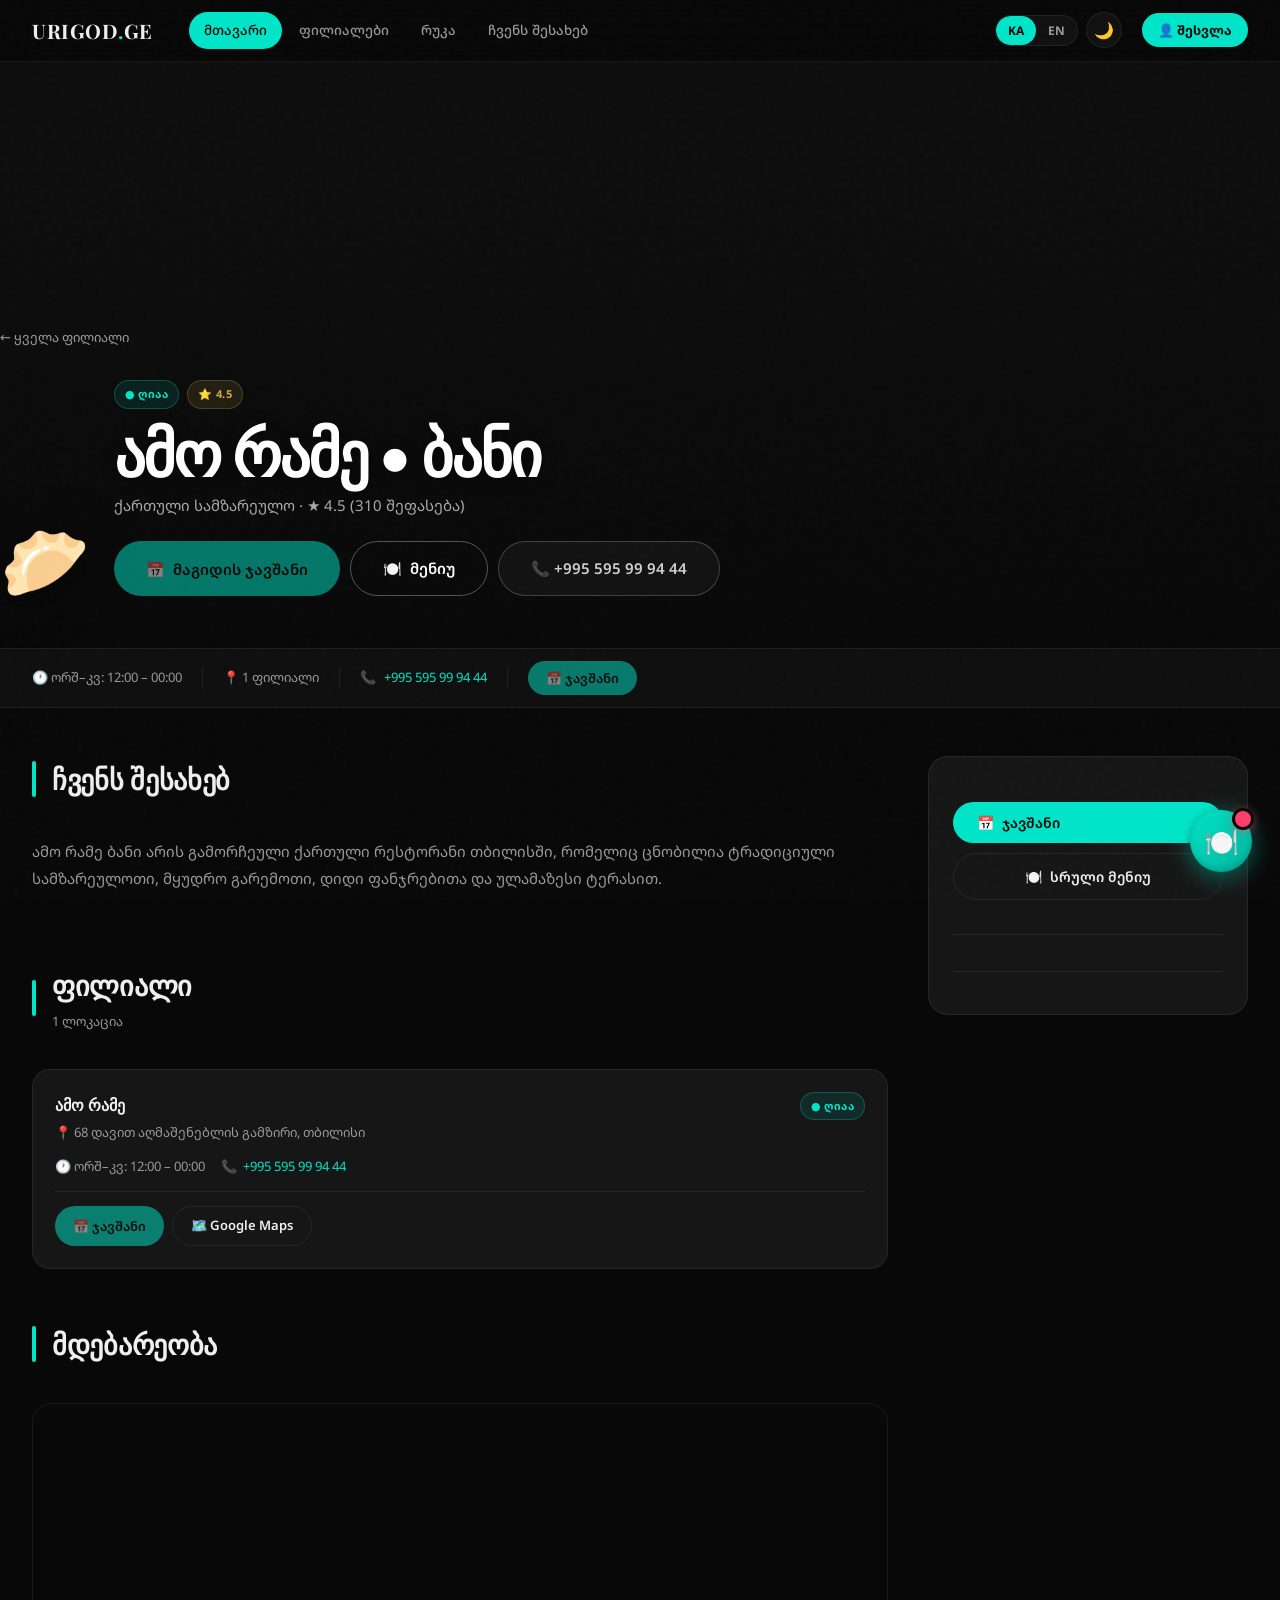
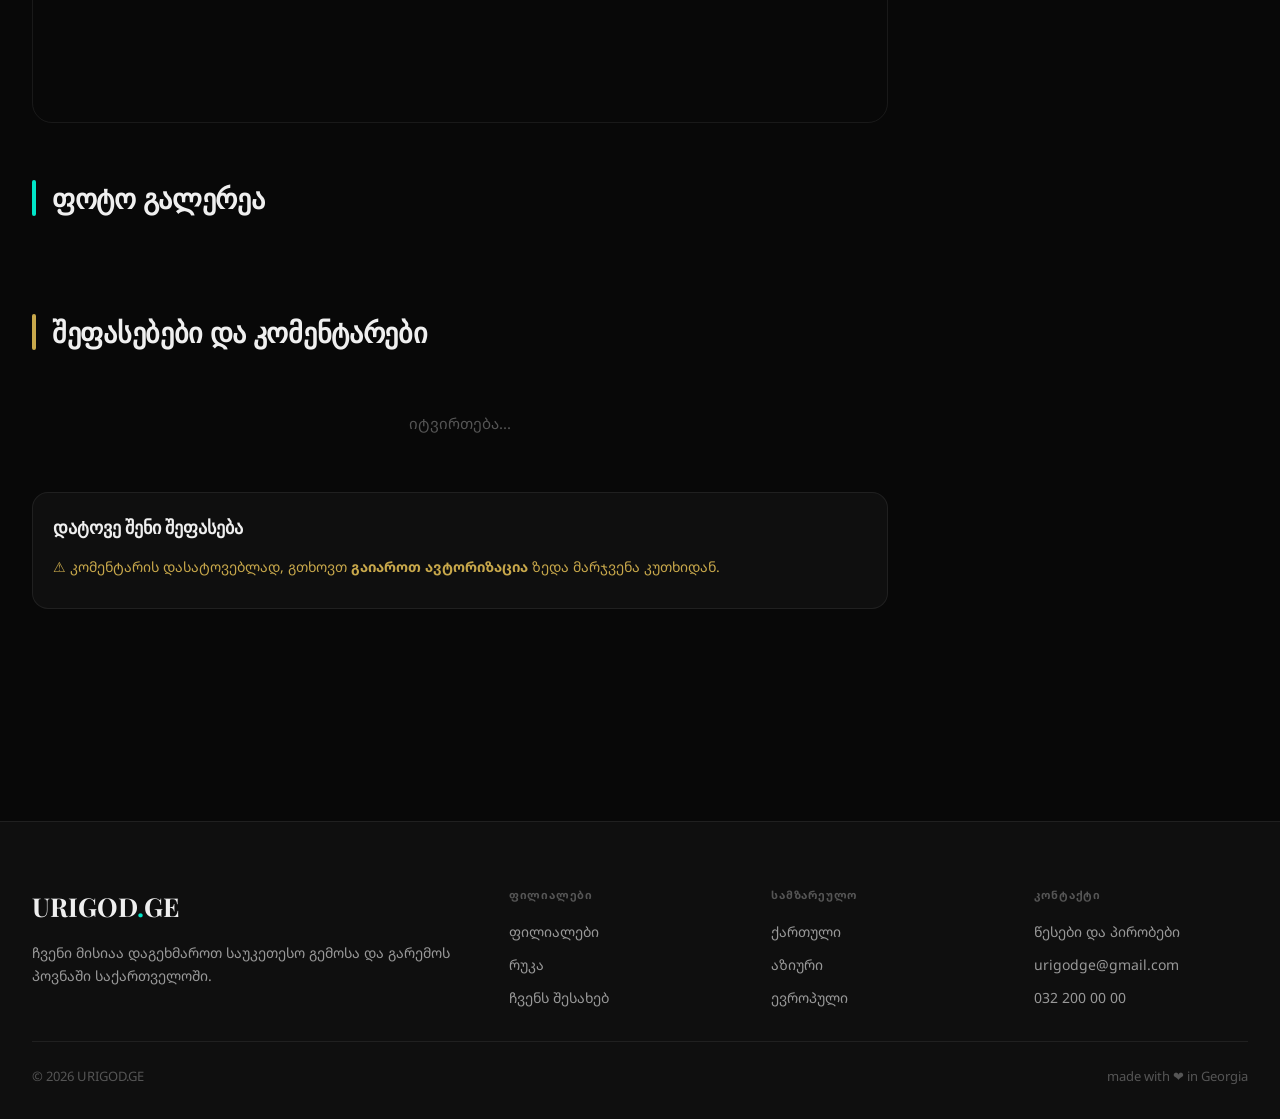
==== commit 0282db34: "Add files via upload" ====
--- a/restaurants/amo_rame/index.html
+++ b/restaurants/amo_rame/index.html
@@ -4,9 +4,65 @@
 <meta charset="UTF-8">
 <meta name="viewport" content="width=device-width,initial-scale=1">
 <title>URIGOD.GE</title>
+
 <link rel="stylesheet" href="../../css/style.css">
 <link rel="stylesheet" href="../../css/restaurant.css">
+<link rel="stylesheet" href="../../css/responsive.css">
+<link rel="stylesheet" href="../../css/chatbot.css">
+<link rel="stylesheet" href="../../css/mobile.css">
 <link rel="stylesheet" href="https://unpkg.com/leaflet@1.9.4/dist/leaflet.css">
+
+<style>
+/* ── REVIEWS SECTION STYLES ── */
+.add-review-box { background: var(--bg2); border: 1px solid var(--bdr); border-radius: 16px; padding: 20px; margin-bottom: 24px; }
+.add-review-box h3 { font-family: var(--font-serif); font-size: 18px; margin-bottom: 12px; color: var(--t1); }
+.star-rating-input { display: flex; gap: 8px; margin-bottom: 12px; font-size: 24px; color: var(--t3); cursor: pointer; }
+.star-btn { transition: .2s; }
+.star-btn:hover, .star-btn.active { color: var(--gold); }
+.review-item { background: var(--bg3); border: 1px solid var(--bdr); border-radius: 16px; padding: 20px; margin-bottom: 16px; transition: transform .2s; }
+.review-item:hover { transform: translateY(-2px); border-color: var(--cyan); }
+.ri-head { display: flex; justify-content: space-between; align-items: center; margin-bottom: 8px; }
+.ri-user { display: flex; align-items: center; gap: 10px; }
+.ri-avi { width: 32px; height: 32px; border-radius: 50%; display: flex; align-items: center; justify-content: center; font-size: 16px; border: 2px solid var(--cyan); }
+.ri-name { font-weight: bold; font-size: 14px; color: var(--t1); }
+.ri-date { font-size: 12px; color: var(--t3); }
+.ri-stars { color: var(--gold); letter-spacing: 2px; font-size: 14px; margin-bottom: 8px; }
+.ri-text { font-size: 14px; color: var(--t2); line-height: 1.6; }
+
+/* ── HORIZONTAL REVIEWS STYLES ── */
+.reviews-list-horizontal {
+  display: flex;
+  gap: 16px;
+  overflow-x: auto;
+  padding-bottom: 12px;
+  margin-bottom: 24px;
+  scroll-snap-type: x mandatory;
+  -webkit-overflow-scrolling: touch;
+}
+
+/* Scrollbar-ის დიზაინი სუფთა ვიზუალისთვის */
+.reviews-list-horizontal::-webkit-scrollbar { height: 6px; }
+.reviews-list-horizontal::-webkit-scrollbar-track { background: var(--bg3); border-radius: 10px; }
+.reviews-list-horizontal::-webkit-scrollbar-thumb { background: var(--cyan); border-radius: 10px; }
+
+.review-item-horizontal {
+  min-width: 280px; 
+  max-width: 320px;
+  flex-shrink: 0;
+  scroll-snap-align: start;
+  background: var(--bg3); 
+  border: 1px solid var(--bdr); 
+  border-radius: 16px; 
+  padding: 20px; 
+  transition: transform .2s;
+  display: flex;
+  flex-direction: column;
+}
+.review-item-horizontal:hover { 
+  transform: translateY(-2px); 
+  border-color: var(--cyan); 
+}
+</style>
 </head>
 <body>
 
@@ -16,8 +72,8 @@
     <div class="nav-links">
       <a href="../../index.html"    class="nav-link" data-i18n="nav_home">მთავარი</a>
       <a href="../../branches.html" class="nav-link" data-i18n="nav_branches">ფილიალები</a>
-      <a href="../../map.html"      class="nav-link" data-i18n="nav_map">რუქა</a>
-      <a href="/about.html"   class="nav-link" data-i18n="nav_about">ჩვენს შესახებ</a>
+      <a href="../../map.html"      class="nav-link" data-i18n="nav_map">რუკა</a>
+      <a href="../../about.html"   class="nav-link" data-i18n="nav_about">ჩვენს შესახებ</a>
     </div>
     <div class="nav-actions">
       <div class="lang-toggle">
@@ -25,15 +81,19 @@
         <button class="lang-btn lang-en" onclick="setLang('en')">EN</button>
       </div>
       <button class="theme-btn" onclick="toggleTheme()"><span class="theme-ico">🌙</span></button>
+      
+      <div id="nav-auth-area" style="margin-left: 12px;">
+        <button id="nav-login-btn" class="nav-login-btn" onclick="openAuthModal()" style="display:none;">
+          👤 შესვლა
+        </button>
+        <button id="nav-profile-btn" class="nav-profile-btn" style="display:none;" onclick="window._toggleProfilePopup&&_toggleProfilePopup()"></button>
+      </div>
     </div>
   </div>
 </nav>
 
-<!-- HERO -->
 <div class="rp-hero">
-  <div class="rp-hero-photo" id="heroPhoto">
-    <!-- JS injects <img> or leaves deco -->
-  </div>
+  <div class="rp-hero-photo" id="heroPhoto"></div>
   <div class="rp-hero-deco" id="heroDeco"></div>
   <div class="rp-hero-grad"></div>
   <div class="rp-hero-content wrap">
@@ -46,74 +106,96 @@
         <div class="rp-sub" id="heroSub"></div>
         <div class="rp-actions">
           <button class="btn btn-primary btn-lg" id="heroBookBtn">
-            📅 <span id="hero-book-txt">მაგიდის ჯავshni</span>
+            📅 <span id="hero-book-txt">მაგიდის ჯავშანი</span>
           </button>
-          <a href="menu.html" class="btn btn-outline btn-lg"
-            style="border-color:rgba(255,255,255,.3);color:#fff">
+          <a href="menu.html" class="btn btn-outline btn-lg" style="border-color:rgba(255,255,255,.3);color:#fff">
             🍽️ <span id="hero-menu-txt">მენიუ</span>
           </a>
-          <a href="#" class="btn btn-ghost btn-lg"
-            style="border-color:rgba(255,255,255,.2);color:rgba(255,255,255,.8)"
-            id="heroPhone"></a>
+          <a href="#" class="btn btn-ghost btn-lg" style="border-color:rgba(255,255,255,.2);color:rgba(255,255,255,.8)" id="heroPhone"></a>
         </div>
       </div>
     </div>
   </div>
 </div>
 
-<!-- INFO BAR -->
 <div class="rp-infobar">
   <div class="rp-infobar-inner" id="infoBar"></div>
 </div>
 
-<!-- CONTENT -->
 <div class="wrap">
   <div class="rp-layout">
     <div>
 
-      <!-- About
       <div class="rp-section">
         <div class="sec-head">
           <div class="sec-line"></div>
-          <div class="sec-title" id="about-ttl">ჩვენს შesaxeb</div>
+          <div class="sec-title" id="about-ttl">ჩვენს შესახებ</div>
         </div>
         <p id="aboutText" style="font-size:15px;color:var(--t2);line-height:1.8"></p>
         <div class="feat-chips" id="featChips"></div>
-      </div> -->
-
-      <!-- Branches -->
+      </div>
+
       <div class="rp-section">
         <div class="sec-head">
           <div class="sec-line"></div>
           <div>
-            <div class="sec-title" id="branches-ttl">ფiliali</div>
+            <div class="sec-title" id="branches-ttl">ფილიალი</div>
             <div class="sec-sub" id="branchSub"></div>
           </div>
         </div>
         <div class="branch-list" id="branchList"></div>
       </div>
 
-      <!-- Map -->
       <div class="rp-section">
         <div class="sec-head">
           <div class="sec-line"></div>
-          <div class="sec-title" id="map-ttl">მdebareoba</div>
+          <div class="sec-title" id="map-ttl">მდებარეობა</div>
         </div>
         <div class="rp-map" id="resMap"></div>
       </div>
 
-      <!-- Gallery -->
       <div class="rp-section">
         <div class="sec-head">
           <div class="sec-line"></div>
-          <div class="sec-title" id="gall-ttl">ფoto galerea</div>
+          <div class="sec-title" id="gall-ttl">ფოტო გალერეა</div>
         </div>
         <div class="gall-grid" id="gallery"></div>
       </div>
 
-    </div>
-
-    <!-- SIDEBAR -->
+      <div class="rp-section" id="reviews-section">
+        <div class="sec-head">
+          <div class="sec-line" style="background:var(--gold)"></div>
+          <div class="sec-title" id="rev-ttl">შეფასებები და კომენტარები</div>
+        </div>
+
+        <div class="reviews-list-horizontal" id="reviewsList">
+          <div style="color:var(--t3); text-align:center; width:100%; padding:20px 0;">იტვირთება...</div>
+        </div>
+
+        <div class="add-review-box">
+          <h3 id="add-rev-ttl">დატოვე შენი შეფასება</h3>
+          
+          <div id="rev-auth-warning" style="display:none; color:var(--gold); margin-bottom:10px; font-size:14px;">
+            ⚠️ კომენტარის დასატოვებლად, გთხოვთ <b>გაიაროთ ავტორიზაცია</b> ზედა მარჯვენა კუთხიდან.
+          </div>
+          
+          <form id="reviewForm" onsubmit="submitReview(event)" style="display:none;">
+            <div class="star-rating-input" id="starContainer">
+              <span class="star-btn active" data-val="1">★</span>
+              <span class="star-btn active" data-val="2">★</span>
+              <span class="star-btn active" data-val="3">★</span>
+              <span class="star-btn active" data-val="4">★</span>
+              <span class="star-btn active" data-val="5">★</span>
+              <input type="hidden" id="rev-rating" value="5">
+            </div>
+            <textarea id="rev-text" class="form-input" style="width:100%; min-height:80px; resize:vertical; margin-bottom:12px;" placeholder="რას ფიქრობთ ამ რესტორანზე? გაგვიზიარეთ თქვენი გამოცდილება..." required></textarea>
+            <button type="submit" class="btn btn-primary" id="rev-submit-btn">გაგზავნა</button>
+          </form>
+        </div>
+      </div>
+
+    </div>
+
     <aside class="rp-sidebar">
       <div class="sb-card">
         <div class="sb-rating">
@@ -124,10 +206,10 @@
           </div>
         </div>
         <button class="btn btn-primary" style="width:100%;margin-bottom:10px" id="sbBookBtn">
-          📅 <span id="sb-book-txt">ჯavshni</span>
+          📅 <span id="sb-book-txt">ჯავშანი</span>
         </button>
         <a href="menu.html" class="btn btn-outline" style="width:100%;margin-bottom:16px;justify-content:center">
-          🍽️ <span id="sb-menu-txt">sruली menu</span>
+          🍽️ <span id="sb-menu-txt">სრული მენიუ</span>
         </a>
         <div class="sb-info" id="sbInfo"></div>
         <div class="sb-socials" id="sbSocials"></div>
@@ -136,189 +218,327 @@
   </div>
 </div>
 
-  <footer class="footer">
+<footer class="footer">
   <div class="footer-grid">
     <div>
       <div class="footer-logo">URIGOD<em>.</em>GE</div>
-       </div>
+      <p class="footer-desc" id="f-desc">ჩვენი მისიაა დაგეხმაროთ საუკეთესო გემოსა და გარემოს პოვნაში საქართველოში.</p>
+    </div>
     <div>
       <div class="footer-col-ttl" data-i18n="nav_branches">ფილიალები</div>
       <div class="footer-links">
-        <a href="branches.html" class="footer-lnk" data-i18n="nav_branches">ფილიალები</a>
-        <a href="map.html"      class="footer-lnk" data-i18n="nav_map">რუკა</a>
-        <a href="about.html"    class="footer-lnk" data-i18n="nav_about">ჩვენს შესახებ</a>
+        <a href="../../branches.html" class="footer-lnk" data-i18n="nav_branches">ფილიალები</a>
+        <a href="../../map.html"      class="footer-lnk" data-i18n="nav_map">რუკა</a>
+        <a href="../../about.html"    class="footer-lnk" data-i18n="nav_about">ჩვენს შესახებ</a>
       </div>
     </div>
     <div>
       <div class="footer-col-ttl" id="f-cuisine">სამზარეულო</div>
       <div class="footer-links">
-        <a href="branches.html?cuisine=georgian" class="footer-lnk" id="fl1">ქართული</a>
-        <a href="branches.html?cuisine=asian"    class="footer-lnk" id="fl2">აზიური</a>
-        <a href="branches.html?cuisine=european" class="footer-lnk" id="fl3">ევროპული</a>
+        <a href="../../branches.html?cuisine=georgian" class="footer-lnk" id="fl1">ქართული</a>
+        <a href="../../branches.html?cuisine=asian"    class="footer-lnk" id="fl2">აზიური</a>
+        <a href="../../branches.html?cuisine=european" class="footer-lnk" id="fl3">ევროპული</a>
       </div>
     </div>
     <div>
       <div class="footer-col-ttl" id="f-contact">კონტაქტი</div>
       <div class="footer-links">
-        <a href="branches.html?cuisine=georgian" class="footer-lnk" id="fl1">წესები და პირობები</a>
+        <a href="../../branches.html?cuisine=georgian" class="footer-lnk" id="fl1">წესები და პირობები</a>
         <a href="mailto:urigodge@gmail.com" class="footer-lnk">urigodge@gmail.com</a>
         <a href="tel:0322000000"        class="footer-lnk">032 200 00 00</a>
       </div>
     </div>
   </div>
-
-
-
-
   <div class="footer-bottom">
     <span>© 2026 URIGOD.GE</span>
     <span>made with ❤️ in Georgia</span>
   </div>
 </footer>
 
+<script src="https://www.gstatic.com/firebasejs/10.7.1/firebase-app-compat.js"></script>
+<script src="https://www.gstatic.com/firebasejs/10.7.1/firebase-auth-compat.js"></script>
+<script src="https://www.gstatic.com/firebasejs/10.7.1/firebase-firestore-compat.js"></script>
+<script src="https://www.gstatic.com/firebasejs/10.7.1/firebase-storage-compat.js"></script>
+
+<script src="../../js/auth.js"></script>
 <script src="https://unpkg.com/leaflet@1.9.4/dist/leaflet.js"></script>
+<script src="../../js/open-status.js"></script>
+<script src="../../js/restaurants.js"></script>
+
 <script src="data.js"></script>
 <script src="../../js/map.js"></script>
 <script src="../../js/main.js"></script>
+<script src="../../js/chatbot.js"></script>
+<script src="../../js/nav-mobile.js"></script>
+
 <script>
-function tl(o){ return !o||typeof o==='string'?o||'':(LANG_GET()==='en'?o.en||o.ka:o.ka||o.en||''); }
+function LANG_GET_SAFE() { return typeof window.LANG_GET === 'function' ? window.LANG_GET() : (localStorage.getItem('ug_lang') || 'ka'); }
+function tl(o){ return !o||typeof o==='string'?o||'':(LANG_GET_SAFE()==='en'?o.en||o.ka:o.ka||o.en||''); }
 
 function renderPage(){
-  const R=RESTAURANT, L=LANG_GET(), ka=L==='ka', b0=R.branches[0];
-  document.title=`${tl(R.name)} — URIGOD.GE`;
-
-  // Hero photo or deco
-  const heroPhoto=document.getElementById('heroPhoto');
-  const heroDeco=document.getElementById('heroDeco');
-  if(R.heroImg){
-    heroPhoto.innerHTML=`<img src="${R.heroImg}" alt="${tl(R.name)}" style="width:100%;height:100%;object-fit:cover"
-      onerror="this.parentNode.style.display='none';document.getElementById('heroDeco').style.opacity='.06'">`;
-    heroDeco.style.opacity='0';
-  } else {
-    heroPhoto.style.display='none';
-    heroDeco.textContent=R.emoji;
-    heroDeco.style.opacity='';
+  try {
+    if (typeof RESTAURANT === 'undefined') return;
+
+    const R=RESTAURANT, L=LANG_GET_SAFE(), ka=L==='ka', b0=R.branches[0];
+    document.title=`${tl(R.name)} — URIGOD.GE`;
+
+    const heroPhoto=document.getElementById('heroPhoto');
+    const heroDeco=document.getElementById('heroDeco');
+    if(R.heroImg){
+      heroPhoto.innerHTML=`<img src="${R.heroImg}" alt="${tl(R.name)}" style="width:100%;height:100%;object-fit:cover"
+        onerror="this.parentNode.style.display='none';document.getElementById('heroDeco').style.opacity='.06'">`;
+      heroDeco.style.opacity='0';
+    } else {
+      heroPhoto.style.display='none';
+      heroDeco.textContent=R.emoji;
+      heroDeco.style.opacity='';
+    }
+
+    document.getElementById('heroEmoji').textContent=R.emoji;
+    document.getElementById('heroName').textContent=tl(R.name);
+    document.getElementById('heroSub').textContent=`${tl(R.cuisine)} · ★ ${R.rating} (${R.reviewCount} ${ka?'შეფასება':'reviews'})`;
+    document.getElementById('heroBadges').innerHTML=
+      (R.badge?`<span class="badge badge-red">${tl(R.badge)}</span>`:'')+
+      `<span class="badge badge-open" style="position:static">${ka?'● ღიაა':'● Open'}</span>`+
+      `<span class="badge badge-gold" style="position:static">⭐ ${R.rating}</span>`;
+      
+    document.getElementById('heroBookBtn').onclick = () => alert(ka ? 'ჯავშნის სისტემა დროებით მიუწვდომელია' : 'Booking system is temporarily unavailable');
+    document.getElementById('heroBookBtn').style.opacity = '0.5';
+    document.getElementById('heroBookBtn').style.cursor = 'not-allowed';
+    document.getElementById('hero-book-txt').textContent=ka?'მაგიდის ჯავშანი':'Table Reservation';
+    document.getElementById('hero-menu-txt').textContent=ka?'მენიუ':'Menu';
+    document.getElementById('heroPhone').href=`tel:${b0.phone}`;
+    document.getElementById('heroPhone').textContent=`📞 ${b0.phone}`;
+    document.getElementById('backLnk').textContent=ka?'← ყველა ფილიალი':'← All Branches';
+
+    document.getElementById('infoBar').innerHTML=`
+      <div class="rp-info-i">🕐 ${b0.hours&&typeof b0.hours==='object'?(ka?b0.hours.ka:b0.hours.en):b0.hours}</div>
+      <div class="rp-info-i">📍 ${R.branches.length} ${ka?'ფილიალი':'branches'}</div>
+      <div class="rp-info-i">📞 <a href="tel:${b0.phone}" style="color:var(--cyan)">${b0.phone}</a></div>
+      <div class="rp-info-i" style="border-right:none">
+        <button class="btn btn-primary btn-sm" disabled style="opacity:0.5;cursor:not-allowed;">
+          📅 ${ka?'ჯავშანი':'Reserve'}
+        </button>
+      </div>`;
+
+    document.getElementById('about-ttl').textContent=ka?'ჩვენს შესახებ':'About Us';
+    document.getElementById('aboutText').textContent=tl(R.description);
+    document.getElementById('featChips').innerHTML=(R.features||[]).map(f=>
+      `<div class="feat-chip"><span>${f.icon}</span>${ka?f.ka:f.en}</div>`).join('');
+
+    document.getElementById('branches-ttl').textContent=ka?'ფილიალი':'Branches';
+    document.getElementById('branchSub').textContent=`${R.branches.length} ${ka?'ლოკაცია':'locations'}`;
+    document.getElementById('branchList').innerHTML=R.branches.map(b=>{
+      const bn=tl(b.name), ba=tl(b.address);
+      const hrs=typeof b.hours==='object'?(ka?b.hours.ka:b.hours.en):b.hours;
+      const open=b.status==='open';
+      return `<div class="branch-card">
+        <div class="branch-top">
+          <div><div class="branch-name">${bn}</div><div class="branch-addr">📍 ${ba}</div></div>
+          <span class="badge ${open?'badge-open':'badge-closed'}" style="position:static">
+            ${open?(ka?'● ღიაა':'● Open'):(ka?'● დახურულია':'● Closed')}
+          </span>
+        </div>
+        <div class="branch-meta">
+          <div class="branch-meta-i">🕐 ${hrs}</div>
+          <div class="branch-meta-i">📞 <a href="tel:${b.phone}" style="color:var(--cyan)">${b.phone}</a></div>
+        </div>
+        <div class="branch-actions">
+          <button class="btn btn-primary btn-sm" disabled style="opacity:0.5; cursor:not-allowed">
+            📅 ${ka?'ჯავშანი':'Reserve'}
+          </button>
+          <a href="https://maps.google.com/?q=$${b.lat},${b.lng}" target="_blank" class="btn btn-outline btn-sm">
+            🗺️ Google Maps
+          </a>
+        </div>
+      </div>`;
+    }).join('');
+
+    document.getElementById('map-ttl').textContent=ka?'მდებარეობა':'Location';
+    if(typeof UrigodMap !== 'undefined') UrigodMap.init('resMap',{center:[b0.lat,b0.lng],zoom:14,restaurants:[R]});
+
+    document.getElementById('gall-ttl').textContent=ka?'ფოტო გალერეა':'Photo Gallery';
+    document.getElementById('gallery').innerHTML=(R.gallery||[]).map(g=>`
+      <div class="gall-item">
+        <div class="photo-wrap">
+          ${g.img
+            ? `<img src="${g.img}" alt="${tl(g.label)}" loading="lazy" onerror="this.style.display='none';this.nextElementSibling.style.display='flex'"><span class="emoji-fallback" style="display:none">${g.emoji}</span>`
+            : `<span class="emoji-fallback">${g.emoji}</span>`
+          }
+        </div>
+        <div class="gall-lbl">${tl(g.label)}</div>
+      </div>`).join('');
+
+    document.getElementById('sbNum').textContent=R.rating;
+    document.getElementById('sbStars').textContent='★'.repeat(Math.round(R.rating))+'☆'.repeat(5-Math.round(R.rating));
+    document.getElementById('sbRevs').textContent=`${R.reviewCount} ${ka?'შეფასება':'reviews'}`;
+    
+    document.getElementById('sbBookBtn').onclick = () => alert(ka ? 'ჯავშნის სისტემა დროებით მიუწვდომელია' : 'Booking system is temporarily unavailable');
+    document.getElementById('sbBookBtn').style.opacity = '0.5';
+    document.getElementById('sbBookBtn').style.cursor = 'not-allowed';
+    document.getElementById('sb-book-txt').textContent=ka?'მაგიდის ჯავშანი':'Table Reservation';
+    document.getElementById('sb-menu-txt').textContent=ka?'მენიუ':'Full Menu';
+    
+    document.getElementById('sbInfo').innerHTML=`
+      <div class="sb-info-i"><span>📍</span>${tl(b0.address)}</div>
+      <div class="sb-info-i"><span>📧</span><a href="mailto:${R.email}" style="color:var(--cyan)">${R.email}</a></div>`;
+      
+    const soc=[];
+    if(R.socials && R.socials.facebook) soc.push(`<a href="${R.socials.facebook}" target="_blank" class="social-btn">📘 Facebook</a>`);
+    if(R.socials && R.socials.instagram) soc.push(`<a href="${R.socials.instagram}" target="_blank" class="social-btn">📸 Instagram</a>`);
+    if(R.socials && R.socials.tiktok) soc.push(`<a href="${R.socials.tiktok}" target="_blank" class="social-btn">🎵 TikTok</a>`);
+    document.getElementById('sbSocials').innerHTML=soc.join('');
+
+  } catch (error) {
+    console.error("Render Error: ", error);
   }
-
-  document.getElementById('heroEmoji').textContent=R.emoji;
-  document.getElementById('heroName').textContent=tl(R.name);
-  // document.getElementById('heroSub').textContent=`${tl(R.cuisine)} · ★ ${R.rating} (${R.reviewCount} ${ka?'შეფასება':'reviews'})`;
-  document.getElementById('heroBadges').innerHTML=
-    (R.badge?`<span class="badge badge-red">${tl(R.badge)}</span>`:'')+
-    `<span class="badge badge-open" style="position:static">${ka?'● ღიაა':'● Open'}</span>`+
-    `<span class="badge badge-gold" style="position:static">⭐ ${R.rating}</span>`;
-  // document.getElementById('heroBookBtn').onclick=()=>openBooking(R.name,R.email,R.branches);
-  // ნაცვლად: document.getElementById('heroBookBtn').onclick=()=>openBooking(...);
-document.getElementById('heroBookBtn').onclick = () => alert(ka ? 'ჯავშნის სისტემა დროებით მიუწვდომელია' : 'Booking system is temporarily unavailable');
-document.getElementById('heroBookBtn').style.opacity = '0.5';
-document.getElementById('heroBookBtn').style.cursor = 'not-allowed';
-  document.getElementById('hero-book-txt').textContent=ka?'მაგიდის ჯავშანი':'Table Reservation';
-  document.getElementById('hero-menu-txt').textContent=ka?'მენიუ':'Menu';
-  document.getElementById('heroPhone').href=`tel:${b0.phone}`;
-  document.getElementById('heroPhone').textContent=`📞 ${b0.phone}`;
-  document.getElementById('backLnk').textContent=ka?'← ყველა ფილიალი':'← All Branches';
-
-  // Info bar
-  document.getElementById('infoBar').innerHTML=`
-    <div class="rp-info-i">🕐 ${b0.hours&&typeof b0.hours==='object'?(ka?b0.hours.ka:b0.hours.en):b0.hours}</div>
-    <div class="rp-info-i">📍 ${R.branches.length} ${ka?'ფილიალი':'branches'}</div>
-    <div class="rp-info-i">📞 <a href="tel:${b0.phone}" style="color:var(--cyan)">${b0.phone}</a></div>
-    <div class="rp-info-i" style="border-right:none">
-      <button class="btn btn-primary btn-sm"
-        onclick="openBooking(${JSON.stringify(R.name).replace(/"/g,"'")},
-      </button>
-    </div>`;
-
-  // // About
-  // document.getElementById('about-ttl').textContent=ka?'ჩვენს შესახებ':'About Us';
-  // document.getElementById('aboutText').textContent=tl(R.description);
-  // document.getElementById('featChips').innerHTML=R.features.map(f=>
-  //   `<div class="feat-chip"><span>${f.icon}</span>${ka?f.ka:f.en}</div>`).join('');
-
-  // Branches
-  document.getElementById('branches-ttl').textContent=ka?'ფილიალი':'Branches';
-  document.getElementById('branchSub').textContent=`${R.branches.length} ${ka?'ლოკაცია':'locations'}`;
-  document.getElementById('branchList').innerHTML=R.branches.map(b=>{
-    const bn=tl(b.name), ba=tl(b.address);
-    const hrs=typeof b.hours==='object'?(ka?b.hours.ka:b.hours.en):b.hours;
-    const open=b.status==='open';
-    const brJSON=JSON.stringify(R.branches).replace(/'/g,"\\'").replace(/"/g,"'");
-    return `<div class="branch-card">
-      <div class="branch-top">
-        <div><div class="branch-name">${bn}</div><div class="branch-addr">📍 ${ba}</div></div>
-        <span class="badge ${open?'badge-open':'badge-closed'}" style="position:static">
-          ${open?(ka?'● ღიაა':'● Open'):(ka?'● დახურულია':'● Closed')}
-        </span>
-      </div>
-      <div class="branch-meta">
-        <div class="branch-meta-i">🕐 ${hrs}</div>
-        <div class="branch-meta-i">📞 <a href="tel:${b.phone}" style="color:var(--cyan)">${b.phone}</a></div>
-      </div>
-      <div class="branch-actions">
-        <button class="btn btn-primary btn-sm" disabled style="opacity:0.5; cursor:not-allowed"
-          onclick="openBooking(${JSON.stringify(R.name).replace(/"/g,"'")},
-            '${R.email}',JSON.parse('${brJSON}'),'${b.id}')">
-          📅 ${ka?'ჯავშანი':'დაჯავშნე აქ'}
-        </button>
-        <a href="https://maps.google.com/?q=${b.lat},${b.lng}" target="_blank" class="btn btn-outline btn-sm">
-          🗺️ Google Maps
-        </a>
-      </div>
-    </div>`;
-  }).join('');
-
-  // Map
-  document.getElementById('map-ttl').textContent=ka?'მდებარეობა':'Location';
-  UrigodMap.init('resMap',{center:[b0.lat,b0.lng],zoom:14,restaurants:[R]});
-
-  // Gallery
-  document.getElementById('gall-ttl').textContent=ka?'ფოტო გალერეა':'Photo Gallery';
-  document.getElementById('gallery').innerHTML=R.gallery.map(g=>`
-    <div class="gall-item">
-      <div class="photo-wrap">
-        ${g.img
-          ? `<img src="${g.img}" alt="${tl(g.label)}" loading="lazy"
-               onerror="this.style.display='none';this.nextElementSibling.style.display='flex'">
-             <span class="emoji-fallback" style="display:none">${g.emoji}</span>`
-          : `<span class="emoji-fallback">${g.emoji}</span>`
-        }
-      </div>
-      <div class="gall-lbl">${tl(g.label)}</div>
-    </div>`).join('');
-
- // Sidebar
-  document.getElementById('sbNum').textContent=R.rating;
-  document.getElementById('sbStars').textContent='★'.repeat(Math.round(R.rating))+'☆'.repeat(5-Math.round(R.rating));
-  // document.getElementById('sbRevs').textContent=`${R.reviewCount} ${ka?'შეფასება':'reviews'}`;
-  // document.getElementById('sbBookBtn').onclick=()=>openBooking(R.name,R.email,R.branches);
-  // ნაცვლად: document.getElementById('sbBookBtn').onclick=()=>openBooking(...);
-document.getElementById('sbBookBtn').onclick = () => alert(ka ? 'ჯავშნის სისტემა დროებით მიუწვდომელია' : 'Booking system is temporarily unavailable');
-document.getElementById('sbBookBtn').style.opacity = '0.5';
-document.getElementById('sbBookBtn').style.cursor = 'not-allowed';
-  document.getElementById('sb-book-txt').textContent=ka?'მაგიდის ჯავშანი':'Table Reservation';
-  document.getElementById('sb-menu-txt').textContent=ka?'მენიუ':'Full Menu';
+}
+
+window.rerender=renderPage;
+
+// ── REVIEWS LOGIC (FIREBASE) ──
+let db = null;
+
+function initDB() {
+  if (!db && typeof firebase !== 'undefined' && firebase.apps.length > 0) {
+    db = firebase.firestore();
+  }
+}
+
+document.querySelectorAll('.star-btn').forEach(btn => {
+  btn.addEventListener('click', (e) => {
+    const val = parseInt(e.target.dataset.val);
+    document.getElementById('rev-rating').value = val;
+    document.querySelectorAll('.star-btn').forEach(b => {
+      b.classList.toggle('active', parseInt(b.dataset.val) <= val);
+    });
+  });
+});
+
+function checkAuthForReviews() {
+  const uStr = localStorage.getItem('ug_user');
+  const form = document.getElementById('reviewForm');
+  const warning = document.getElementById('rev-auth-warning');
   
-  // აქედან ამოვიღე "დაარსდა" ხაზი
-  document.getElementById('sbInfo').innerHTML=`
-    <div class="sb-info-i"><span>📍</span>${tl(b0.address)}</div>`;
-
-
-  // <div class="sb-info-i"><span>📧</span><a href="mailto:${R.email}" style="color:var(--cyan)">${R.email}</a></div>
-    
-  const soc=[];
-  if(R.socials.facebook) soc.push(`<a href="${R.socials.facebook}" target="_blank" class="social-btn">📘 Facebook</a>`);
-  if(R.socials.instagram) soc.push(`<a href="${R.socials.instagram}" target="_blank" class="social-btn">📸 Instagram</a>`);
-  if(R.socials.tiktok) soc.push(`<a href="${R.socials.tiktok}" target="_blank" class="social-btn">🎵 TikTok</a>`);
-  document.getElementById('sbSocials').innerHTML=soc.join('');
-
-  document.getElementById('f-desc').textContent=
-    ka?'საuketeso garemosa povnashi.':'Find the best atmosphere in Georgia.';
-}
-
-
-
-window.rerender=renderPage;
-document.addEventListener('DOMContentLoaded', renderPage);
+  if(uStr) {
+    const u = JSON.parse(uStr);
+    if(u && u.uid) {
+      if(form) form.style.display = 'block';
+      if(warning) warning.style.display = 'none';
+      return;
+    }
+  }
+  if(form) form.style.display = 'none';
+  if(warning) warning.style.display = 'block';
+}
+
+async function submitReview(e) {
+  e.preventDefault();
+  initDB();
+  
+  if (!db) {
+    alert("ბაზა ჯერ არ ჩატვირთულა, სცადეთ 1 წამში.");
+    return;
+  }
+
+  const u = JSON.parse(localStorage.getItem('ug_user') || 'null');
+  if(!u) return;
+
+  const rating = parseInt(document.getElementById('rev-rating').value);
+  const text = document.getElementById('rev-text').value.trim();
+  const btn = document.getElementById('rev-submit-btn');
+
+  if(!text) return;
+  btn.disabled = true;
+  btn.textContent = 'იგზავნება...';
+
+  try {
+    await db.collection('reviews').add({
+      restaurantId: (typeof RESTAURANT !== 'undefined' && RESTAURANT.id) ? RESTAURANT.id : 'amo_rame',
+      userId: u.uid,
+      userName: u.displayName || u.email || 'მომხმარებელი',
+      userAvatar: u.avatarEmoji || '', 
+      userBg: u.avatarBg || '#222',
+      userCustomAvatar: u.avatarCustom || null, // 🔥 ეს ველი დაემატა ფოტოსთვის
+      rating: rating,
+      text: text,
+      status: 'pending',
+      createdAt: firebase.firestore.FieldValue.serverTimestamp()
+    });
+    alert('✅ შენი შეფასება წარმატებით გაიგზავნა! ის გამოჩნდება საიტზე, როგორც კი ადმინისტრატორი დაამტკიცებს.');
+    document.getElementById('rev-text').value = '';
+} catch (error) {
+    console.error("FIREBASE ERROR: ", error);
+    alert('❌ დეტალური ერორი: ' + error.message); 
+  } finally {
+    btn.disabled = false;
+    btn.textContent = 'გაგზავნა';
+  }
+}
+
+function loadApprovedReviews() {
+  initDB();
+  if (!db) {
+    setTimeout(loadApprovedReviews, 300);
+    return;
+  }
+
+  // დავამატეთ ეს ხაზი, რომ აქაც დაზღვეულები ვიყოთ
+  const restId = (typeof RESTAURANT !== 'undefined' && RESTAURANT.id) ? RESTAURANT.id : 'amo_rame';
+  const list = document.getElementById('reviewsList');
+  if (!list) return;
+  const ka = LANG_GET_SAFE() === 'ka';
+
+  // აქ RESTAURANT.id-ის მაგივრად ვიყენებთ restId-ს
+  db.collection('reviews')
+    .where('restaurantId', '==', restId)
+    .where('status', '==', 'approved')
+    .orderBy('createdAt', 'desc')
+    .onSnapshot((snap) => {
+      if (snap.empty) {
+        list.innerHTML = `<div style="color:var(--t3); text-align:center; width:100%; padding:20px 0;">${ka ? 'ჯერჯერობით შეფასებები არ არის. იყავი პირველი!' : 'No reviews yet. Be the first!'}</div>`;
+        return;
+      }
+      
+      let html = '';
+      snap.forEach(doc => {
+        const d = doc.data();
+        const starsHTML = '★'.repeat(d.rating) + '☆'.repeat(5 - d.rating);
+        const dateStr = d.createdAt ? new Date(d.createdAt.toDate()).toLocaleDateString() : '';
+        
+        // 🔥 ვამოწმებთ, აქვს თუ არა ატვირთული ფოტო, თუ არა — ვსვამთ ემოჯის ან კაცუნას
+        const avatarHtml = d.userCustomAvatar 
+            ? `<img src="${d.userCustomAvatar}" style="width:100%;height:100%;border-radius:50%;object-fit:cover;">` 
+            : (d.userAvatar || '👤');
+        
+        html += `
+          <div class="review-item-horizontal">
+            <div class="ri-head">
+              <div class="ri-user">
+                <div class="ri-avi" style="background:${d.userBg || '#222'}; overflow:hidden;">
+                  ${avatarHtml}
+                </div>
+                <div class="ri-name">${d.userName}</div>
+              </div>
+              <div class="ri-date">${dateStr}</div>
+            </div>
+            <div class="ri-stars">${starsHTML}</div>
+            <div class="ri-text">${d.text}</div>
+          </div>
+        `;
+      });
+      list.innerHTML = html;
+    }, (error) => {
+      console.error("Error loading reviews:", error);
+      list.innerHTML = `<div style="color:red; text-align:center; width:100%; padding:20px 0;">შეცდომა კომენტარების ჩატვირთვისას. გამოვიძახეთ Firebase Index ერორი? ნახე კონსოლი (F12).</div>`;
+    });
+}
+
+document.addEventListener('DOMContentLoaded', () => {
+  renderPage();
+  setInterval(checkAuthForReviews, 1000); 
+  loadApprovedReviews();
+});
 </script>
 </body>
-</html>
+</html>
--- a/css/chatbot.css
+++ b/css/chatbot.css
@@ -0,0 +1,269 @@
+/* ════════════════════════════════════════════════
+   URIGOD.GE — Smart Chatbot (Enhanced & Modern UI)
+   chatbot.css
+   ════════════════════════════════════════════════ */
+
+.cb-trigger {
+  position: fixed;
+  bottom: 28px; right: 28px; z-index: 8000;
+  width: 62px; height: 62px; border-radius: 50%;
+  background: linear-gradient(135deg, var(--cyan) 0%, #00b39e 100%); 
+  border: none; cursor: pointer;
+  display: flex; align-items: center; justify-content: center;
+  font-size: 28px;
+  box-shadow: 0 4px 24px rgba(0,229,200,.45), 0 2px 10px rgba(0,0,0,.4), inset 0 -3px 6px rgba(0,0,0,.15);
+  transition: transform .3s cubic-bezier(.34,1.56,.64,1), box-shadow .25s, filter .3s;
+  outline: none;
+}
+.cb-trigger::before {
+  content: ''; position: absolute; inset: -4px; border-radius: 50%;
+  border: 1px solid var(--cyan); opacity: 0;
+  transition: .3s;
+}
+.cb-trigger:hover { transform: scale(1.08); box-shadow: 0 8px 32px rgba(0,229,200,.6); }
+.cb-trigger:hover::before { opacity: 0.5; transform: scale(1.15); animation: pulseRing 1.5s infinite; }
+.cb-trigger.open  { transform: scale(.9) rotate(15deg); filter: brightness(0.8); }
+
+@keyframes pulseRing {
+  0% { transform: scale(1); opacity: 0.5; }
+  100% { transform: scale(1.3); opacity: 0; }
+}
+
+.cb-badge {
+  position: absolute; top: -2px; right: -2px;
+  width: 22px; height: 22px; background: #ff3d6b;
+  border-radius: 50%; border: 3px solid var(--bg);
+  font-size: 10px; font-weight: 800; color: #fff;
+  display: none; align-items: center; justify-content: center;
+  box-shadow: 0 2px 8px rgba(255,61,107,.5);
+}
+.cb-badge.show { display: flex; animation: popIn .4s cubic-bezier(.34,1.56,.64,1); }
+
+@keyframes popIn { 0% {transform:scale(0)} 100% {transform:scale(1)} }
+
+/* Window */
+.cb-window {
+  position: fixed; bottom: 105px; right: 28px; z-index: 7999;
+  width: 390px; max-height: 680px;
+  background: var(--bg3); border: 1px solid var(--bdr2);
+  border-radius: 24px; display: flex; flex-direction: column;
+  overflow: hidden;
+  box-shadow: 0 24px 80px rgba(0,0,0,.6), 0 4px 20px rgba(0,0,0,.35);
+  opacity: 0; transform: translateY(20px) scale(.95); pointer-events: none;
+  transition: opacity .28s ease, transform .32s cubic-bezier(.34,1.3,.64,1);
+}
+body.light .cb-window { box-shadow: 0 16px 60px rgba(0,0,0,.15); }
+.cb-window.open { opacity: 1; transform: translateY(0) scale(1); pointer-events: all; }
+
+/* Header */
+.cb-header {
+  padding: 16px 18px 14px; border-bottom: 1px solid rgba(255,255,255,0.05);
+  display: flex; align-items: center; gap: 12px; flex-shrink: 0;
+  background: rgba(18, 18, 18, 0.85); /* Glass Effect */
+  backdrop-filter: blur(12px); -webkit-backdrop-filter: blur(12px);
+  z-index: 2;
+}
+body.light .cb-header { background: rgba(255, 255, 255, 0.85); border-bottom: 1px solid var(--bdr); }
+
+.cb-avatar {
+  width: 44px; height: 44px; border-radius: 50%;
+  background: linear-gradient(135deg, var(--cyan-d) 0%, var(--bg3) 100%); 
+  border: 2px solid var(--cyan);
+  display: flex; align-items: center; justify-content: center;
+  font-size: 22px; flex-shrink: 0; position: relative;
+  box-shadow: 0 0 12px rgba(0,229,200,.3);
+}
+.cb-avatar::after {
+  content: ''; position: absolute; bottom: -2px; right: -2px;
+  width: 13px; height: 13px; background: #22c55e;
+  border-radius: 50%; border: 3px solid var(--bg3);
+}
+.cb-hinfo { flex: 1; min-width: 0; }
+.cb-hname { font-family: var(--font-serif,'Playfair Display',serif); font-size: 16px; font-weight: 800; margin-bottom: 2px; }
+.cb-hstatus { font-size: 11px; color: var(--t2); font-weight: 500; }
+.cb-hclose {
+  width: 32px; height: 32px; border-radius: 50%;
+  background: var(--glass); border: 1px solid var(--bdr);
+  display: flex; align-items: center; justify-content: center;
+  color: var(--t2); font-size: 14px; cursor: pointer; flex-shrink: 0;
+  transition: all .2s;
+}
+.cb-hclose:hover { background: rgba(255,61,107,.15); color: #ff3d6b; border-color: rgba(255,61,107,.3); transform: rotate(90deg); }
+
+/* Messages */
+.cb-messages {
+  flex: 1; overflow-y: auto; padding: 16px 16px;
+  display: flex; flex-direction: column; gap: 12px;
+  scroll-behavior: smooth;
+  scrollbar-width: thin; scrollbar-color: var(--bdr2) transparent;
+}
+.cb-messages::-webkit-scrollbar { width: 4px; }
+.cb-messages::-webkit-scrollbar-thumb { background: var(--bdr2); border-radius: 2px; }
+
+.cb-msg { display: flex; gap: 10px; animation: cbIn .35s cubic-bezier(.34,1.3,.64,1) both; }
+@keyframes cbIn { from { opacity:0; transform:translateY(12px) scale(.97); } to { opacity:1; transform:none; } }
+.cb-msg.user { flex-direction: row-reverse; }
+
+.cb-avi {
+  width: 30px; height: 30px; border-radius: 50%;
+  display: flex; align-items: center; justify-content: center;
+  font-size: 14px; flex-shrink: 0; margin-top: 4px;
+}
+.cb-msg.bot  .cb-avi { background: var(--cyan-d);  border: 1px solid var(--bdr-cyan); }
+.cb-msg.user .cb-avi { background: var(--glass2);  border: 1px solid var(--bdr2); }
+
+.cb-bubble {
+  max-width: 82%; padding: 12px 16px;
+  font-size: 13.5px; line-height: 1.55; border-radius: 20px;
+  box-shadow: 0 2px 6px rgba(0,0,0,0.05);
+}
+.cb-msg.bot  .cb-bubble { 
+  background: var(--bg2); border: 1px solid var(--bdr); 
+  border-bottom-left-radius: 4px; color: var(--t1); 
+}
+.cb-msg.user .cb-bubble { 
+  background: linear-gradient(135deg, var(--cyan) 0%, #00b39e 100%); 
+  color: #080808; font-weight: 600; border-bottom-right-radius: 4px; 
+}
+
+/* Typing dots */
+.cb-dots { display: flex; gap: 5px; padding: 4px 2px; align-items: center; }
+.cb-dots span { width: 7px; height: 7px; background: var(--t3); border-radius: 50%; animation: cbDot 1.1s ease infinite; }
+.cb-dots span:nth-child(2) { animation-delay: .18s; }
+.cb-dots span:nth-child(3) { animation-delay: .36s; }
+@keyframes cbDot { 0%,60%,100%{transform:translateY(0);opacity:.4} 30%{transform:translateY(-6px);opacity:1} }
+
+/* Result card */
+.cb-card {
+  background: var(--bg3); border: 1px solid var(--bdr);
+  border-radius: 16px; overflow: hidden; margin-top: 4px;
+  transition: all .3s; box-shadow: 0 4px 12px rgba(0,0,0,0.1);
+}
+.cb-card:hover { border-color: var(--cyan); box-shadow: 0 6px 20px rgba(0,229,200,.15); transform: translateY(-2px); }
+.cb-card-img { width: 100%; height: 80px; object-fit: cover; display: block; border-bottom: 1px solid var(--bdr); }
+.cb-card-no-img { height: 60px; background: var(--bg2); display: flex; align-items: center; justify-content: center; font-size: 32px; }
+.cb-card-body { padding: 12px 14px; }
+.cb-card-top { display: flex; align-items: center; justify-content: space-between; margin-bottom: 4px; }
+.cb-card-name { font-weight: 800; font-size: 15px; }
+.cb-card-rating { font-size: 12px; font-weight: 800; color: #ffc107; background: rgba(255,193,7,.1); padding: 2px 8px; border-radius: 10px;}
+.cb-card-meta { font-size: 12.5px; color: var(--t2); margin-bottom: 10px; line-height: 1.5; }
+.cb-card-actions { display: flex; gap: 8px; }
+.cb-card-btn {
+  flex: 1; padding: 8px 10px; border-radius: 12px; font-size: 12.5px; font-weight: 700;
+  cursor: pointer; text-align: center; text-decoration: none; border: none;
+  font-family: inherit; display: flex; align-items: center; justify-content: center;
+  gap: 6px; transition: all .2s;
+}
+.cb-card-btn.p { background: var(--cyan); color: #080808; }
+.cb-card-btn.p:hover { filter: brightness(1.15); transform: translateY(-1px); }
+.cb-card-btn.g { background: var(--glass); border: 1px solid var(--bdr); color: var(--t2); }
+.cb-card-btn.g:hover { color: var(--t1); background: var(--glass2); border-color: var(--t3); }
+
+/* Quick replies */
+.cb-qrs { display: flex; flex-wrap: wrap; gap: 8px; margin-top: 6px; }
+.cb-qr {
+  padding: 6px 14px; border-radius: 100px; font-size: 12.5px; font-weight: 600;
+  background: rgba(255,255,255,0.03); border: 1px solid var(--bdr); color: var(--t2);
+  cursor: pointer; transition: all .2s; backdrop-filter: blur(4px);
+}
+body.light .cb-qr { background: rgba(0,0,0,0.03); }
+.cb-qr:hover { background: var(--cyan-d); border-color: var(--cyan); color: var(--cyan); transform: translateY(-1px); }
+
+/* ── Form panel ──────────────────────────────── */
+.cb-form-panel {
+  border-top: 1px solid var(--bdr); background: var(--bg2);
+  flex-shrink: 0; overflow-y: auto; max-height: 320px;
+  scrollbar-width: thin; scrollbar-color: var(--bdr2) transparent;
+}
+.cb-form-inner { padding: 16px 18px 6px; display: flex; flex-direction: column; gap: 14px; }
+
+.cb-fl { display: flex; flex-direction: column; gap: 6px; }
+.cb-fl-lbl { font-size: 11.5px; font-weight: 800; letter-spacing: .8px; text-transform: uppercase; color: var(--t3); }
+
+.cb-ti {
+  width: 100%; background: var(--bg3); border: 1px solid var(--bdr);
+  border-radius: 12px; padding: 10px 14px; font-size: 13.5px; font-weight: 500;
+  color: var(--t1); outline: none; font-family: inherit;
+  transition: all .25s;
+}
+.cb-ti:focus { border-color: var(--cyan); box-shadow: 0 0 0 4px rgba(0,229,200,.15); background: var(--bg); }
+.cb-ti::placeholder { color: var(--t3); font-weight: 400; }
+
+/* Budget */
+.cb-budget { display: flex; gap: 10px; align-items: center; }
+.cb-budget .cb-ti { flex: 1; }
+.cb-budget-lari { font-size: 16px; color: var(--cyan); font-weight: 800; flex-shrink: 0; }
+
+/* Tags */
+.cb-tags { display: flex; flex-wrap: wrap; gap: 6px; }
+.cb-tag {
+  padding: 6px 14px; border-radius: 100px; font-size: 12.5px; font-weight: 600;
+  background: var(--glass); border: 1px solid var(--bdr); color: var(--t2);
+  cursor: pointer; transition: all .2s; user-select: none;
+}
+.cb-tag.sel { background: var(--cyan-d); border-color: var(--cyan); color: var(--cyan); box-shadow: 0 2px 8px rgba(0,229,200,.2); }
+.cb-tag:hover:not(.sel) { background: var(--glass2); color: var(--t1); }
+
+/* Checkboxes */
+.cb-checks { display: flex; flex-wrap: wrap; gap: 10px 16px; margin-top: 4px; }
+.cb-chk {
+  display: flex; align-items: center; gap: 8px;
+  font-size: 13px; font-weight: 500; color: var(--t2); cursor: pointer; transition: color .2s;
+}
+.cb-chk:hover { color: var(--t1); }
+.cb-chk input { width: 16px; height: 16px; accent-color: var(--cyan); cursor: pointer; }
+
+/* People */
+.cb-people { display: flex; gap: 8px; flex-wrap: wrap; }
+.cb-pnum {
+  min-width: 40px; height: 40px; border-radius: 50%; 
+  background: var(--glass); border: 1px solid var(--bdr);
+  font-size: 14px; font-weight: 700; color: var(--t2);
+  cursor: pointer; display: flex; align-items: center; justify-content: center;
+  transition: all .2s; user-select: none;
+}
+.cb-pnum.sel { background: var(--cyan-d); border-color: var(--cyan); color: var(--cyan); transform: scale(1.05); box-shadow: 0 4px 10px rgba(0,229,200,.2); }
+.cb-pnum:hover:not(.sel) { background: var(--glass2); color: var(--t1); }
+
+/* Submit */
+.cb-form-foot { padding: 12px 18px 16px; }
+.cb-submit {
+  width: 100%; padding: 14px; border-radius: 14px;
+  background: linear-gradient(135deg, var(--cyan) 0%, #00b39e 100%);
+  color: #080808; font-size: 15px; font-weight: 800; border: none;
+  cursor: pointer; font-family: inherit;
+  display: flex; align-items: center; justify-content: center; gap: 8px;
+  transition: all .2s; box-shadow: 0 4px 16px rgba(0,229,200,.3);
+}
+.cb-submit:hover { filter: brightness(1.15); transform: translateY(-2px); box-shadow: 0 6px 20px rgba(0,229,200,.4); }
+.cb-submit:active { transform: scale(.97); box-shadow: none; }
+
+/* Free chat row */
+.cb-free {
+  display: flex; gap: 10px; padding: 14px 18px; flex-shrink: 0;
+  border-top: 1px solid var(--bdr); background: var(--bg2);
+}
+.cb-free-in {
+  flex: 1; background: var(--bg3); border: 1px solid var(--bdr);
+  border-radius: 100px; padding: 12px 18px; font-size: 14px; font-weight: 500;
+  color: var(--t1); outline: none; font-family: inherit;
+  transition: all .2s;
+}
+.cb-free-in:focus { border-color: var(--cyan); box-shadow: 0 0 0 4px rgba(0,229,200,.15); }
+.cb-free-in::placeholder { color: var(--t3); font-weight: 400; }
+.cb-free-btn {
+  width: 44px; height: 44px; border-radius: 50%;
+  background: linear-gradient(135deg, var(--cyan) 0%, #00b39e 100%); 
+  border: none; cursor: pointer;
+  display: flex; align-items: center; justify-content: center;
+  font-size: 18px; color: #080808; flex-shrink: 0;
+  transition: all .25s cubic-bezier(.34,1.56,.64,1);
+  box-shadow: 0 4px 12px rgba(0,229,200,.3);
+}
+.cb-free-btn:hover { filter: brightness(1.15); transform: scale(1.1) rotate(-10deg); }
+.cb-free-btn:active { transform: scale(.92); }
+
+@media (max-width: 440px) {
+  .cb-window { width: calc(100vw - 32px); right: 16px; bottom: 96px; border-radius: 20px; }
+  .cb-trigger { right: 16px; bottom: 16px; width: 56px; height: 56px; font-size: 24px; }
+}
--- a/css/mobile.css
+++ b/css/mobile.css
@@ -0,0 +1,539 @@
+/* ════════════════════════════════════════════════
+   URIGOD.GE — Mobile Responsive
+   mobile.css  →  css/ ფოლდერში
+
+   ჩართვა ყველა HTML-ში (სხვა CSS-ების შემდეგ):
+
+   root pages  (index, branches, map, about):
+   <link rel="stylesheet" href="css/mobile.css">
+
+   restaurant pages (restaurants/xxx/):
+   <link rel="stylesheet" href="../../css/mobile.css">
+   ════════════════════════════════════════════════ */
+
+/* ── Global overflow fix (horizontal scroll მოშლა) */
+html, body {
+  overflow-x: hidden;
+  max-width: 100vw;
+}
+* { box-sizing: border-box; }
+
+/* ════════════════════════════════════════════════
+   TABLET  ≤ 1024px
+   ════════════════════════════════════════════════ */
+@media (max-width: 1024px) {
+  .wrap { padding: 0 24px; }
+
+  /* Restaurant layout: sidebar ქვემოთ */
+  .rp-layout { grid-template-columns: 1fr; gap: 28px; padding: 32px 0 60px; }
+  .rp-sidebar { position: static; }
+
+  /* Gallery */
+  .gall-grid { grid-template-columns: repeat(3, 1fr); }
+
+  /* Menu categories */
+  .menu-cat-grid { grid-template-columns: repeat(3, 1fr); }
+
+  /* Branches layout */
+  .branches-layout { grid-template-columns: 1fr; gap: 24px; }
+  .filter-panel { position: static; }
+
+  /* Map */
+  .map-layout { grid-template-columns: 1fr !important; }
+
+  /* Res grid tablet improvement */
+  .res-grid { grid-template-columns: repeat(2, 1fr); gap: 20px; }
+}
+
+/* ════════════════════════════════════════════════
+   MOBILE  ≤ 768px
+   ════════════════════════════════════════════════ */
+@media (max-width: 768px) {
+
+  /* ── Global ─────────────────────────────────── */
+  .wrap { padding: 0 16px; }
+  .pt-nav { padding-top: calc(var(--nav-h) + 24px); }
+  .section { padding: 44px 0; }
+
+  /* ── Nav ────────────────────────────────────── */
+  .nav { padding: 0 16px; }
+  .nav-links { display: none; }
+  .nav-search { display: none; }
+  .nav-logo { font-size: 17px; margin-right: 0; }
+
+  /* ── Buttons ────────────────────────────────── */
+  .btn-lg { font-size: 13px; padding: 12px 20px; }
+  .btn { font-size: 13px; }
+
+  /* ── Sections ───────────────────────────────── */
+  .sec-title { font-size: 22px; }
+  .sec-head { margin-bottom: 24px; }
+
+  /* ── Stats ──────────────────────────────────── */
+  .stats-row { grid-template-columns: repeat(2, 1fr); gap: 10px; }
+  .stat-card { padding: 20px 16px; }
+  .stat-val { font-size: 30px; }
+
+  /* ── Grids ──────────────────────────────────── */
+  .grid-4 { grid-template-columns: repeat(2, 1fr); gap: 12px; }
+  .grid-3 { grid-template-columns: repeat(2, 1fr); gap: 12px; }
+  .grid-2 { grid-template-columns: 1fr; gap: 12px; }
+  .form-row { grid-template-columns: 1fr; }
+
+  /* ── Footer ─────────────────────────────────── */
+  .footer { padding: 40px 16px 24px; margin-top: 48px; }
+  .footer-grid { grid-template-columns: 1fr; gap: 24px; }
+  .footer-bottom { flex-direction: column; gap: 6px; text-align: center; font-size: 12px; }
+
+  /* ── Toast ──────────────────────────────────── */
+  .toast { bottom: 16px; right: 12px; left: 12px; min-width: unset; }
+
+  /* ── Modal ──────────────────────────────────── */
+  .modal { border-radius: 20px; margin: 12px; }
+  .modal-head { padding: 20px 20px 16px; }
+  .modal-body { padding: 18px 20px; }
+  .modal-foot { padding: 0 20px 20px; flex-direction: column; }
+  .modal-foot .btn { width: 100%; justify-content: center; }
+
+  /* ── Mobile Map Sheet Close Button Fix ───────── */
+  .bs-head {
+    display: flex !important;
+    align-items: center !important;
+    justify-content: space-between !important; /* Forces the X to the far right */
+    width: 100% !important;
+  }
+  .bs-close {
+    width: 32px !important;
+    height: 32px !important;
+    border-radius: 50% !important;
+    background: var(--glass2) !important;
+    border: 1px solid var(--bdr) !important;
+    color: var(--t1) !important;
+    font-size: 16px !important;
+    font-weight: bold !important;
+    display: flex !important;
+    align-items: center !important;
+    justify-content: center !important;
+    cursor: pointer !important;
+    z-index: 9999 !important;
+  }
+
+  /* ════════════════════════════════════════════
+     INDEX.HTML
+     ════════════════════════════════════════════ */
+
+  /* Hero */
+  .hero { height: 100svh; min-height: 540px; }
+  .hero-inner { padding: 0 16px; }
+  .hero-h1 { font-size: clamp(30px, 9vw, 48px); letter-spacing: -1.5px; margin-bottom: 14px; }
+  .hero-p { font-size: 14px; margin-bottom: 22px; max-width: 100%; }
+  .hero-btns { gap: 8px; flex-wrap: wrap; }
+  .hero-btns .btn { font-size: 13px; padding: 11px 18px; flex: 1; justify-content: center; min-width: 140px; }
+  .hero-stats-bar { display: none; }
+  .slide-label { display: none; }
+  .hero-arrow { display: none; }
+  .hero-dots { bottom: 20px; }
+  .hero-content { padding-bottom: 56px; }
+
+  /* Home map */
+  #homeMap { height: 280px; border-radius: 16px; }
+
+  /* Marquee */
+  .marquee-sec { padding: 14px 0; }
+  .m-pill { height: 40px; padding: 0 14px; font-size: 12.5px; }
+
+  /* Res cards - BULLETPROOF ALIGNMENT FIX */
+  .res-grid { grid-template-columns: 1fr; gap: 16px; }
+  .res-card {
+    display: flex !important;
+    flex-direction: column !important;
+    height: 100% !important;
+  }
+  .res-card-body { 
+    display: flex !important; 
+    flex-direction: column !important; 
+    flex: 1 1 auto !important; 
+    padding: 16px !important; 
+  }
+  .res-name { font-size: 17px; margin-bottom: 8px; }
+  .res-footer { 
+    margin-top: auto !important; /* Pushes to absolute bottom */
+    display: grid !important; 
+    grid-template-columns: 1fr 1fr !important; /* Forces exactly 50/50 width */
+    gap: 10px !important; 
+    width: 100% !important;
+    padding-top: 12px;
+  }
+  .res-footer .btn { 
+    width: 100% !important;
+    display: flex !important; 
+    align-items: center !important; 
+    justify-content: center !important; 
+    gap: 6px !important; 
+    font-size: 13px !important; 
+    padding: 10px 4px !important; 
+    height: auto !important; 
+    text-align: center !important; 
+    white-space: nowrap !important; 
+  }
+
+  /* ════════════════════════════════════════════
+     BRANCHES.HTML
+     ════════════════════════════════════════════ */
+  .branches-layout { grid-template-columns: 1fr; gap: 16px; }
+  .filter-panel { position: static; border-radius: 16px; padding: 18px; }
+  .filter-ttl { margin-bottom: 16px; padding-bottom: 12px; }
+  .filter-grp { margin-bottom: 16px; }
+
+  /* Filter tags — horizontal scroll on mobile */
+  .filter-tags { flex-wrap: nowrap; overflow-x: auto; padding-bottom: 4px; scrollbar-width: none; }
+  .filter-tags::-webkit-scrollbar { display: none; }
+  .filter-tags .tag { flex-shrink: 0; }
+
+  /* Results bar */
+  .results-bar { flex-wrap: wrap; gap: 8px; }
+  .sort-sel { font-size: 12px; padding: 7px 12px; }
+
+  /* Status badges on cards */
+  .res-status-pill { font-size: 10px; padding: 2px 8px; }
+
+  /* ════════════════════════════════════════════
+     MAP.HTML
+     ════════════════════════════════════════════ */
+  .map-layout { grid-template-columns: 1fr !important; gap: 0 !important; }
+  #fullMap { height: 55svh !important; border-radius: 0 !important; }
+  .map-list {
+    max-height: 45svh;
+    border-radius: 20px 20px 0 0;
+    overflow-y: auto;
+  }
+  .map-filters { overflow-x: auto; flex-wrap: nowrap; padding-bottom: 4px; scrollbar-width: none; }
+  .map-filters::-webkit-scrollbar { display: none; }
+  .map-filters .tag { flex-shrink: 0; }
+
+  /* ════════════════════════════════════════════
+     RESTAURANT INDEX.HTML
+     ════════════════════════════════════════════ */
+
+  /* Hero */
+  .rp-hero { min-height: 56svh; }
+  .rp-hero-content { padding: calc(var(--nav-h) + 20px) 0 28px; }
+  .rp-hero-main { flex-direction: column; align-items: flex-start; gap: 10px; }
+  .rp-emoji { font-size: 44px; }
+  .rp-name { font-size: clamp(26px, 7vw, 42px); letter-spacing: -1px; margin-bottom: 6px; }
+  .rp-sub { font-size: 13px; margin-bottom: 16px; }
+  .rp-back { margin-bottom: 16px; font-size: 12px; }
+  .rp-badges { gap: 6px; margin-bottom: 8px; }
+  .rp-actions { flex-wrap: wrap; gap: 8px; }
+  .rp-actions .btn { font-size: 12px; padding: 10px 14px; }
+
+  /* Info bar — hide on mobile (redundant) */
+  .rp-infobar { display: none; }
+
+  /* Layout */
+  .rp-layout { grid-template-columns: 1fr; gap: 20px; padding: 24px 0 56px; }
+  .rp-sidebar { position: static; }
+  .rp-section { margin-bottom: 32px; }
+
+  /* Sidebar card */
+  .sb-card { padding: 16px; }
+  .sb-num { font-size: 36px; }
+  .sb-stars { font-size: 15px; }
+  .sb-rating { margin-bottom: 14px; }
+
+  /* Gallery */
+  .gall-grid { grid-template-columns: repeat(2, 1fr); gap: 8px; }
+
+  /* Branch cards */
+  .branch-card { padding: 16px; border-radius: 14px; }
+  .branch-name { font-size: 14px; }
+  .branch-actions { flex-wrap: wrap; gap: 6px; }
+  .branch-actions .btn { font-size: 12px; padding: 8px 12px; flex: 1; justify-content: center; }
+
+  /* Feature chips */
+  .feat-chips { gap: 6px; }
+  .feat-chip { font-size: 12px; padding: 5px 10px; }
+
+  /* Res map */
+  .rp-map { height: 240px; border-radius: 16px; }
+
+  /* ════════════════════════════════════════════
+     MENU.HTML
+     ════════════════════════════════════════════ */
+
+  /* Menu hero bar */
+  .menu-hero { padding: calc(var(--nav-h) + 12px) 0 16px; }
+  .menu-breadcrumb { font-size: 11px; gap: 5px; margin-bottom: 12px; overflow-x: auto; white-space: nowrap; scrollbar-width: none; }
+  .menu-breadcrumb::-webkit-scrollbar { display: none; }
+  .menu-hero-row { flex-wrap: wrap; gap: 8px; }
+  .menu-hero-emoji { font-size: 32px; }
+  .menu-hero-name { font-size: 18px; letter-spacing: -.4px; }
+  .menu-hero-sub { font-size: 12px; }
+  /* buttons row full width */
+  .menu-hero-row > div[style*="margin-left:auto"] {
+    width: 100%;
+    margin-left: 0 !important;
+  }
+  .menu-hero-row > div[style*="margin-left:auto"] .btn {
+    flex: 1; justify-content: center; font-size: 12px; padding: 8px 12px;
+  }
+
+  /* Category grid */
+  .menu-cat-grid { grid-template-columns: repeat(2, 1fr); gap: 10px; margin-bottom: 32px; }
+  .menu-cat-name { font-size: 13px; }
+  .menu-cat-count { font-size: 11px; }
+
+  /* Items panel header */
+  .items-header { flex-wrap: wrap; gap: 8px; margin-bottom: 14px; padding-bottom: 12px; }
+  .items-emoji { font-size: 24px; }
+  .items-title { font-size: 18px; }
+  .items-count { font-size: 11px; }
+
+  /* Items grid — horizontal card layout */
+  .items-grid { grid-template-columns: 1fr; gap: 10px; }
+
+  .item-card {
+    display: flex !important;
+    flex-direction: row !important;
+    border-radius: 14px;
+    overflow: hidden;
+  }
+  .item-photo {
+    width: 110px !important;
+    min-width: 110px !important;
+    height: 110px !important;
+    aspect-ratio: unset !important;
+    border-radius: 0 !important;
+    flex-shrink: 0;
+  }
+  .item-body {
+    padding: 10px 12px !important;
+    flex: 1;
+    display: flex;
+    flex-direction: column;
+    justify-content: space-between;
+    min-width: 0;
+  }
+  .item-pop-badge { font-size: 10px; margin-bottom: 3px; }
+  .item-name { font-size: 13px; margin-bottom: 2px; }
+  .item-desc {
+    font-size: 11px;
+    -webkit-line-clamp: 2;
+    margin-bottom: 6px;
+  }
+  .item-price { font-size: 15px; }
+  .item-add-btn { margin-top: 6px !important; padding: 6px 0 !important; font-size: 12px; }
+
+  /* ════════════════════════════════════════════
+     ABOUT.HTML
+     ════════════════════════════════════════════ */
+  .about-hero { min-height: 50svh; padding: calc(var(--nav-h) + 32px) 0 40px; }
+  .about-h1 { font-size: clamp(32px, 10vw, 56px); letter-spacing: -2px; }
+  .about-lead { font-size: 14px; }
+  .team-grid { grid-template-columns: 1fr; gap: 14px; }
+  .team-card { padding: 22px; }
+  .timeline { padding-left: 28px; }
+
+  /* About stats */
+  .stats-row.about-stats { grid-template-columns: repeat(2, 1fr); }
+
+  /* Two-col about section → single col */
+  .wrap > div[style*="grid-template-columns:1fr 1fr"] {
+    display: block !important;
+  }
+  .wrap > div[style*="grid-template-columns:1fr 1fr"] > div {
+    margin-bottom: 32px;
+  }
+
+  /* ════════════════════════════════════════════
+     CALCULATOR (floating)
+     ════════════════════════════════════════════ */
+  .calc-trigger {
+    bottom: 76px;
+    right: 16px;
+    width: 52px;
+    height: 52px;
+    font-size: 22px;
+  }
+  .calc-panel {
+    width: calc(100vw - 24px);
+    right: 12px;
+    bottom: 142px;
+    border-radius: 20px;
+    max-height: 68svh;
+  }
+  .calc-head { padding: 12px 14px; }
+  .calc-head-title { font-size: 13px; }
+  .calc-list { padding: 10px 12px; gap: 6px; }
+  .calc-item { padding: 8px 10px; border-radius: 12px; }
+  .calc-item-name { font-size: 11px; }
+  .calc-item-price { font-size: 12px; }
+  .calc-foot { padding: 10px 14px 14px; }
+  .calc-row { font-size: 12px; }
+  .calc-row.total { font-size: 14px; }
+  .calc-total-val { font-size: 17px !important; }
+  .calc-clear { font-size: 12px; padding: 9px; }
+
+  /* ════════════════════════════════════════════
+     VARIANT PICKER
+     ════════════════════════════════════════════ */
+  .vp-sheet { border-radius: 22px 22px 0 0; max-height: 90svh; }
+  .vp-hero { height: 160px; }
+  .vp-hero-name { font-size: 16px; }
+  .vp-hero-price { font-size: 20px; }
+  .vp-info { padding: 12px 16px; }
+  .vp-item-name { font-size: 16px; }
+  .vp-group { padding: 14px 16px 0; }
+  .vp-options-plain { gap: 6px; }
+  .vp-opt { font-size: 12px; padding: 8px 13px; border-radius: 12px; }
+  .vp-addon-list { gap: 5px; }
+  .vp-addon-row { padding: 10px 12px; gap: 10px; border-radius: 12px; }
+  .vp-addon-name { font-size: 12px; }
+  .vp-addon-price { font-size: 12px; }
+  .vp-addon-check { width: 20px; height: 20px; border-radius: 5px; font-size: 11px; }
+  .vp-footer { padding: 14px 16px 0; gap: 10px; }
+  .vp-total { font-size: 22px; }
+  .vp-add-btn { padding: 12px 18px; font-size: 13px; border-radius: 14px; }
+
+  /* ════════════════════════════════════════════
+     CHATBOT
+     ════════════════════════════════════════════ */
+  .cb-trigger {
+    bottom: 16px;
+    right: 16px;
+    width: 52px;
+    height: 52px;
+    font-size: 22px;
+  }
+  .cb-window {
+    width: calc(100vw - 24px);
+    right: 12px;
+    bottom: 80px;
+    border-radius: 20px;
+    max-height: 72svh;
+  }
+  .cb-header { padding: 12px 14px; }
+  .cb-messages { padding: 12px; gap: 10px; }
+  .cb-bubble { font-size: 13px; padding: 10px 13px; }
+  .cb-free { padding: 10px 14px; gap: 8px; }
+  .cb-free-in { font-size: 13px; padding: 10px 14px; }
+  .cb-free-btn { width: 38px; height: 38px; font-size: 16px; }
+
+  /* ── Leaflet popup on mobile ─────────────────── */
+  .leaflet-popup-content { margin: 14px 16px !important; }
+  .leaflet-popup-content-wrapper { border-radius: 14px !important; }
+}
+
+/* ════════════════════════════════════════════════
+   SMALL PHONES  ≤ 420px
+   ════════════════════════════════════════════════ */
+@media (max-width: 420px) {
+  /* Single col everything */
+  .menu-cat-grid { grid-template-columns: 1fr; }
+  .gall-grid { grid-template-columns: repeat(2, 1fr); gap: 6px; }
+
+  /* Hero buttons stack */
+  .hero-btns { flex-direction: column; }
+  .hero-btns .btn { width: 100%; }
+
+  /* Res card footer keeps grid 50/50 alignment instead of stacking */
+  .res-footer { 
+    grid-template-columns: 1fr 1fr !important; 
+    gap: 8px !important; 
+  }
+  .res-footer .btn { 
+    font-size: 12px !important; 
+    padding: 10px 2px !important; 
+  }
+
+  /* Branch actions stack */
+  .branch-actions { flex-direction: column; }
+  .branch-actions .btn { width: 100%; justify-content: center; }
+
+  /* Rp-actions stack */
+  .rp-actions { flex-direction: column; }
+  .rp-actions .btn { width: 100%; justify-content: center; }
+
+  /* Item card photo smaller */
+  .item-photo {
+    width: 90px !important;
+    min-width: 90px !important;
+    height: 90px !important;
+  }
+
+  /* Stats 2 col keep */
+  .stats-row { grid-template-columns: repeat(2, 1fr); }
+
+  /* Variant options wrap smaller */
+  .vp-opt { font-size: 11.5px; padding: 7px 11px; }
+}
+
+/* ════════════════════════════════════════════════
+   NAV HAMBURGER (მობილური მენიუ)
+   main.js-ში toggleMobileMenu() გამოიძახება
+   ════════════════════════════════════════════════ */
+.nav-hamburger {
+  display: none;
+  width: 36px; height: 36px;
+  border-radius: 10px;
+  background: var(--glass);
+  border: 1px solid var(--bdr);
+  flex-direction: column;
+  align-items: center;
+  justify-content: center;
+  gap: 5px;
+  cursor: pointer;
+  transition: .2s;
+}
+.nav-hamburger span {
+  width: 18px; height: 2px;
+  background: var(--t1);
+  border-radius: 1px;
+  transition: .25s;
+}
+.nav-hamburger.open span:nth-child(1) { transform: translateY(7px) rotate(45deg); }
+.nav-hamburger.open span:nth-child(2) { opacity: 0; }
+.nav-hamburger.open span:nth-child(3) { transform: translateY(-7px) rotate(-45deg); }
+
+@media (max-width: 768px) {
+  .nav-hamburger { display: flex; }
+
+  /* Mobile dropdown menu */
+  .nav-mobile-menu {
+    position: fixed;
+    top: var(--nav-h); left: 0; right: 0;
+    background: var(--bg3);
+    border-bottom: 1px solid var(--bdr);
+    padding: 12px 16px 20px;
+    display: flex;
+    flex-direction: column;
+    gap: 4px;
+    transform: translateY(-110%);
+    transition: transform .3s cubic-bezier(.4,0,.2,1);
+    z-index: 850;
+    backdrop-filter: blur(20px);
+    box-shadow: 0 12px 40px rgba(0,0,0,.3);
+  }
+  .nav-mobile-menu.open { transform: translateY(0); }
+  .nav-mobile-menu .nav-link {
+    padding: 12px 14px;
+    border-radius: 12px;
+    font-size: 15px;
+    font-weight: 500;
+    color: var(--t2);
+    display: block;
+    transition: .2s;
+  }
+  .nav-mobile-menu .nav-link:hover,
+  .nav-mobile-menu .nav-link.active {
+    background: var(--cyan-dim);
+    color: var(--cyan);
+  }
+  .nav-mobile-divider {
+    height: 1px;
+    background: var(--bdr);
+    margin: 8px 0;
+  }
+}
+
+
